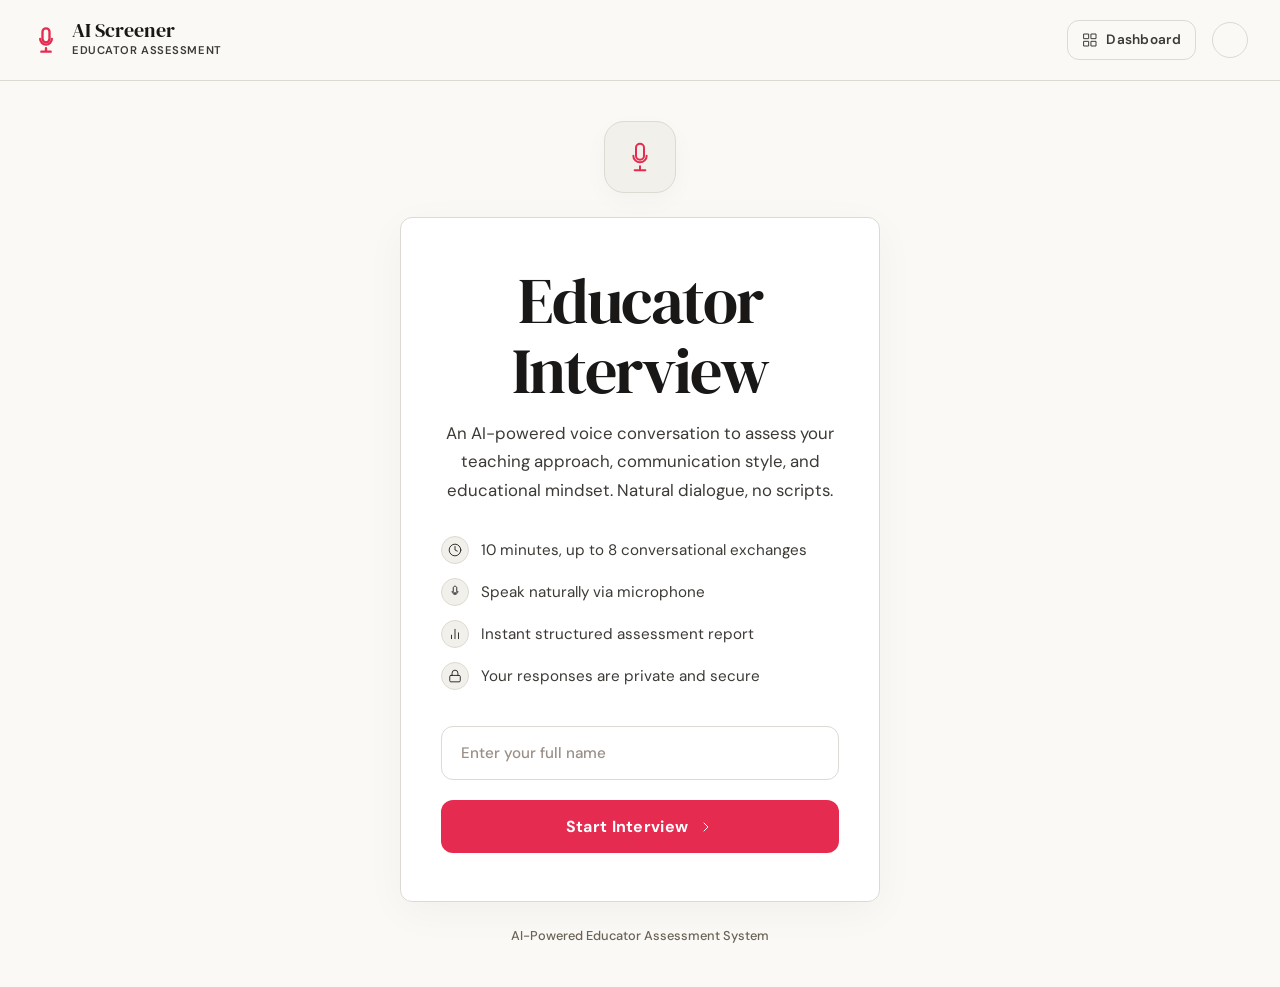
==== frontend/index.html @ 41e097c3 "Enhance UI design - improved buttons, inputs, typography and visual hierarchy" ====
<!DOCTYPE html>
<html lang="en">
<head>
  <meta charset="UTF-8" />
  <meta name="viewport" content="width=device-width, initial-scale=1.0" />
  <title>AI Tutor Screener</title>
  <meta name="description" content="An AI-powered voice interview system for evaluating teaching candidates with adaptive assessment." />
  <link rel="preconnect" href="https://fonts.googleapis.com">
  <link rel="preconnect" href="https://fonts.gstatic.com" crossorigin>
  <link href="https://fonts.googleapis.com/css2?family=DM+Serif+Display:ital@0;1&family=DM+Sans:wght@400;500;600&display=swap" rel="stylesheet">
  <link rel="stylesheet" href="style.css" />
  <script src="js/theme.js"></script>
  <style>
    /* ---- Page Layout ---- */
    .page { position: relative; z-index: 1; min-height: 100vh; }

    /* ---- TOP NAV ---- */
    .nav {
      display: flex; align-items: center; justify-content: space-between;
      padding: 1.25rem 2rem;
      border-bottom: 1px solid var(--border);
      background: var(--paper);
      position: sticky; top: 0; z-index: 100;
    }
    .nav-logo { display: flex; align-items: center; gap: 12px; }
    .nav-logo-icon {
      width: 28px; height: 28px;
      color: var(--accent);
    }
    .nav-logo-icon svg { width: 100%; height: 100%; stroke-width: 2px; }
    .nav-logo-text { font-family: var(--font-display); font-size: 1.25rem; color: var(--ink); line-height: 1; margin-bottom: 2px; }
    .nav-logo-sub  { font-size: 0.7rem; color: var(--ink-soft); text-transform: uppercase; letter-spacing: 0.05em; font-weight: 600; }
    .nav-progress  { display: flex; align-items: center; gap: 12px; font-size: 0.88rem; font-weight: 500; color: var(--ink); }
    .progress-bar-wrap {
      width: 140px; height: 4px; background: var(--border); border-radius: var(--radius-full); overflow: hidden;
    }
    .progress-bar-fill {
      height: 100%; border-radius: var(--radius-full); transition: width 0.6s ease;
      background: var(--ink);
    }
    .nav-timer { font-family: var(--font-body); font-size: 0.95rem; font-weight: 500; color: var(--ink-soft); }

    /* ---- WELCOME SCREEN ---- */
    #welcome-screen {
      display: flex; flex-direction: column; align-items: center; justify-content: center;
      min-height: calc(100vh - 80px); padding: 40px 20px; text-align: center;
    }
    .welcome-icon-wrap {
      width: 72px; height: 72px; border-radius: 20px;
      background: var(--paper-warm);
      border: 1px solid var(--border);
      display: flex; align-items: center; justify-content: center;
      color: var(--accent); margin: 0 auto 24px;
      box-shadow: 0 8px 24px rgba(0,0,0,0.03);
    }
    .welcome-icon-wrap svg { width: 32px; height: 32px; }
    .welcome-card {
      max-width: 480px; width: 100%;
      padding: 48px 40px;
    }
    .welcome-card h1 { margin-bottom: 12px; }
    .welcome-card p { margin-bottom: 32px; font-size: 1.05rem; }
    .welcome-features {
      list-style: none; text-align: left; margin-bottom: 36px;
      display: flex; flex-direction: column; gap: 14px;
    }
    .welcome-features li {
      display: flex; align-items: center; gap: 12px;
      font-size: 0.95rem; color: var(--ink-soft);
    }
    .welcome-features li .feat-icon {
      width: 28px; height: 28px; border-radius: 50%;
      background: var(--paper-warm); border: 1px solid var(--border);
      display: flex; align-items: center; justify-content: center; color: var(--ink); flex-shrink: 0;
    }
    .welcome-features li .feat-icon svg { width: 14px; height: 14px; }
    
    .chrome-warning {
      display: none; margin-top: 20px;
      padding: 12px 16px; border-radius: var(--radius-sm);
      background: var(--paper-warm); border: 1px solid var(--border);
      color: var(--accent-amber); font-size: 0.85rem; font-weight: 500;
    }

    /* ---- INTERVIEW SCREEN ---- */
    #interview-screen { display: none; padding: 0 0 40px; }

    .interview-layout {
      max-width: 1100px; margin: 0 auto; padding: 32px 24px;
      display: grid; grid-template-columns: 1fr 380px; gap: 32px;
    }

    /* Chat panel */
    .chat-panel { display: flex; flex-direction: column; gap: 0; background: var(--paper-warm); border: none; }
    .chat-header {
      display: flex; align-items: center; gap: 16px; margin-bottom: 24px;
      padding-bottom: 16px; border-bottom: 1px solid var(--border);
    }
    .aria-avatar {
      width: 48px; height: 48px; border-radius: 50%; flex-shrink: 0;
      background: var(--paper-card); border: 1px solid var(--border);
      display: flex; align-items: center; justify-content: center;
      font-family: var(--font-display); font-size: 22px; color: var(--ink);
      position: relative; box-shadow: var(--shadow-card);
    }
    .aria-status-dot {
      position: absolute; bottom: 0; right: 0;
      width: 12px; height: 12px; border-radius: 50%;
      background: var(--accent-green); border: 2px solid var(--paper-warm);
    }
    .aria-info h3 { margin: 0; font-size: 1.05rem; }
    .aria-info p  { font-size: 0.8rem; margin: 0; color: var(--ink-soft); }

    .chat-messages {
      height: 480px; overflow-y: auto; display: flex; flex-direction: column; gap: 20px;
      padding: 8px 4px; scroll-behavior: smooth;
    }
    .message-wrap { display: flex; align-items: flex-end; gap: 12px; }
    .message-wrap.candidate { flex-direction: row-reverse; }

    .msg-avatar {
      width: 32px; height: 32px; border-radius: 50%; flex-shrink: 0;
      display: flex; align-items: center; justify-content: center; font-size: 14px; font-family: var(--font-display);
    }
    .msg-avatar.aria-av { background: var(--paper-card); color: var(--ink); border: 1px solid var(--border); }
    .msg-avatar.cand-av { background: var(--ink); color: var(--paper); }

    .message-bubble {
      max-width: 80%; padding: 14px 18px; border-radius: var(--radius-lg);
      font-size: 0.95rem; line-height: 1.6; position: relative; box-shadow: var(--shadow-card);
    }
    .message-bubble.aria-msg {
      background: var(--paper-card);
      border: 1px solid var(--border);
      border-bottom-left-radius: 4px;
      color: var(--ink);
      animation: fadeInLeft 0.3s ease forwards;
    }
    .message-bubble.cand-msg {
      background: var(--ink);
      border: 1px solid var(--ink);
      border-bottom-right-radius: 4px;
      color: var(--paper);
      animation: fadeInRight 0.3s ease forwards;
    }
    .msg-time {
      font-size: 0.7rem; color: var(--ink-faint); margin-top: 6px;
      text-align: right; white-space: nowrap; font-weight: 500;
    }
    .message-wrap.candidate .msg-time { text-align: left; }

    /* Typing indicator */
    .message-wrap#typing-wrap { display: none; }
    .message-wrap#typing-wrap.show { display: flex; }
    .typing-indicator {
      display: flex; align-items: center; gap: 6px; padding: 16px 18px;
      background: var(--paper-card); border: 1px solid var(--border);
      border-radius: var(--radius-lg); border-bottom-left-radius: 4px;
      width: fit-content; animation: fadeIn 0.3s ease; box-shadow: var(--shadow-card);
    }
    .typing-dot {
      width: 6px; height: 6px; border-radius: 50%; background: var(--ink-muted);
      animation: wave-bar 0.8s ease infinite;
    }
    .typing-dot:nth-child(2) { animation-delay: 0.15s; }
    .typing-dot:nth-child(3) { animation-delay: 0.30s; }

    /* Control panel */
    .control-panel {
      display: flex; flex-direction: column; gap: 20px; align-items: center;
    }
    .status-card {
      width: 100%; padding: 16px 20px; border-radius: var(--radius-md);
      background: var(--paper-card); border: 1px solid var(--border);
      text-align: center; box-shadow: var(--shadow-card);
    }
    .status-label {
      font-size: 0.75rem; font-weight: 600; letter-spacing: 0.05em;
      text-transform: uppercase; color: var(--ink-muted); margin-bottom: 6px;
    }
    .status-text {
      font-size: 1.05rem; font-weight: 500; color: var(--ink);
      display: flex; align-items: center; justify-content: center; gap: 8px;
    }
    .status-dot { width: 8px; height: 8px; border-radius: 50%; flex-shrink: 0; }
    .status-dot.idle      { background: var(--border); }
    .status-dot.listening { background: var(--accent); }
    .status-dot.processing{ background: var(--accent-amber); }
    .status-dot.speaking  { background: var(--accent-green); }

    /* Mic button area */
    .mic-area { display: flex; flex-direction: column; align-items: center; gap: 16px; margin: 10px 0; }
    .mic-button-wrap { position: relative; display: flex; align-items: center; justify-content: center; }
    .mic-pulse-ring {
      position: absolute; width: 110px; height: 110px; border-radius: 50%;
      border: 1px solid var(--accent); opacity: 0;
      animation: pulse-ring 1.5s cubic-bezier(0.2, 0.8, 0.4, 1) infinite;
    }
    .mic-pulse-ring:nth-child(2) { animation-delay: 0.5s; }
    .mic-pulse-ring:nth-child(3) { animation-delay: 1.0s; }

    .mic-button {
      width: 84px; height: 84px; border-radius: 50%; border: none; cursor: pointer;
      background: var(--paper-card); border: 1px solid var(--border);
      color: var(--ink);
      display: flex; align-items: center; justify-content: center;
      transition: var(--transition); position: relative; z-index: 1;
      box-shadow: var(--shadow-card);
    }
    .mic-button svg { width: 32px; height: 32px; }
    .mic-button:hover:not(:disabled) {
      border-color: var(--accent); color: var(--accent);
      transform: scale(1.02); box-shadow: var(--shadow-hover);
    }
    .mic-button.recording {
      background: var(--accent-light); border-color: var(--accent);
      color: var(--accent);
    }
    .mic-button:disabled { opacity: 0.4; cursor: not-allowed; transform: none; box-shadow: none; }
    .mic-label { font-size: 0.85rem; color: var(--ink-soft); font-weight: 500; }

    /* Waveform */
    .waveform {
      display: none; align-items: flex-end; justify-content: center; gap: 4px; height: 32px;
    }
    .waveform.show { display: flex; }
    .wave-bar {
      width: 4px; border-radius: 2px; background: var(--accent);
      animation: wave-bar 0.8s ease infinite;
    }
    .wave-bar:nth-child(1) { height: 12px; animation-delay: 0s; }
    .wave-bar:nth-child(2) { height: 24px; animation-delay: 0.1s; }
    .wave-bar:nth-child(3) { height: 32px; animation-delay: 0.2s; }
    .wave-bar:nth-child(4) { height: 24px; animation-delay: 0.3s; }
    .wave-bar:nth-child(5) { height: 12px; animation-delay: 0.4s; }

    /* Text fallback */
    .text-fallback {
      width: 100%; display: none; gap: 8px;
    }
    .text-fallback.show { display: flex; }
    .text-fallback input { flex: 1; border-color: var(--border); background: var(--paper-card); font-size: 0.95rem; }
    .text-fallback button { flex-shrink: 0; padding: 10px 16px; }

    /* Progress ring */
    .progress-ring-wrap {
      width: 100%; padding: 20px; border-radius: var(--radius-md);
      background: var(--paper-card); border: 1px solid var(--border);
      display: flex; align-items: center; gap: 20px; box-shadow: var(--shadow-card);
    }
    .progress-ring-svg { flex-shrink: 0; }
    .ring-bg  { fill: none; stroke: var(--border-soft); stroke-width: 6; }
    .ring-fill {
      fill: none; stroke-width: 6; stroke-linecap: round;
      stroke: var(--ink);
      stroke-dasharray: 220; stroke-dashoffset: 220;
      transition: stroke-dashoffset 0.8s cubic-bezier(0.2, 0.8, 0.4, 1);
      transform: rotate(-90deg); transform-origin: 50% 50%;
    }
    .progress-ring-info { flex: 1; }
    .progress-ring-q { font-family: var(--font-display); font-size: 1.8rem; line-height: 1; color: var(--ink); }
    .progress-ring-label { font-size: 0.8rem; color: var(--ink-soft); margin-top: 4px; font-weight: 500; }
    .progress-ring-bar-wrap {
      height: 4px; background: var(--border-soft); border-radius: var(--radius-full); margin-top: 12px; overflow: hidden;
    }
    .progress-ring-bar {
      height: 100%; border-radius: var(--radius-full); background: var(--ink);
      transition: width 0.6s ease;
    }

    /* Time card */
    .time-card {
      width: 100%; padding: 16px 20px; border-radius: var(--radius-md);
      background: var(--paper-card); border: 1px solid var(--border); box-shadow: var(--shadow-card);
      display: flex; align-items: center; justify-content: space-between;
    }
    .time-label { font-size: 0.75rem; color: var(--ink-muted); text-transform: uppercase; letter-spacing: 0.05em; font-weight: 600; margin-bottom: 4px; }
    .time-value { font-family: var(--font-body); font-size: 1.15rem; font-weight: 500; color: var(--ink); }
    
    /* End button */
    .end-interview-btn {
      width: 100%; padding: 14px 20px; border-radius: var(--radius-md);
      background: transparent; border: 1px solid var(--danger-light);
      color: var(--danger); font-size: 0.9rem; font-weight: 500;
      cursor: pointer; display: flex; align-items: center; justify-content: center;
      gap: 10px; transition: var(--transition); font-family: var(--font-body);
    }
    .end-interview-btn svg { width: 18px; height: 18px; }
    .end-interview-btn:hover {
      background: var(--danger-light); border-color: var(--danger);
    }

    /* Loading screen overlay */
    #generating-screen {
      display: none; position: fixed; inset: 0; z-index: 200;
      background: var(--paper);
      flex-direction: column; align-items: center; justify-content: center;
      text-align: center; gap: 24px;
    }
    #generating-screen.show { display: flex; }
    .gen-spinner {
      width: 60px; height: 60px; border-radius: 50%;
      border: 2px solid var(--border);
      border-top: 2px solid var(--accent);
      animation: spin 1s cubic-bezier(0.5, 0, 0.5, 1) infinite;
    }
    .gen-dots span {
      display: inline-block; width: 6px; height: 6px; border-radius: 50%;
      background: var(--accent); margin: 0 4px;
    }
    .gen-dots span:nth-child(1) { animation: wave-bar 1s ease-in-out infinite; }
    .gen-dots span:nth-child(2) { animation: wave-bar 1s ease-in-out 0.2s infinite; }
    .gen-dots span:nth-child(3) { animation: wave-bar 1s ease-in-out 0.4s infinite; }

    /* ---- Responsive ---- */
    @media (max-width: 768px) {
      .interview-layout { grid-template-columns: 1fr; }
      .chat-messages { height: 320px; }
      .nav { padding: 1rem 1.5rem; }
      .nav-progress { display: none; }
      .welcome-card { padding: 32px 24px; border: none; box-shadow: none; background: transparent; }
      .chat-panel { padding: 16px; background: var(--paper); }
    }
  </style>
</head>
<body>
<div class="page">

  <!-- TOP NAV -->
  <nav class="nav">
    <a href="index.html" class="nav-logo" style="text-decoration:none">
      <div class="nav-logo-icon">
        <svg viewBox="0 0 24 24" fill="none" class="icon"><path d="M12 14c1.66 0 3-1.34 3-3V5c0-1.66-1.34-3-3-3S9 3.34 9 5v6c0 1.66 1.34 3 3 3z"/><path d="M17 11c0 2.76-2.24 5-5 5s-5-2.24-5-5M12 19v3M8 22h8"/></svg>
      </div>
      <div>
        <div class="nav-logo-text">AI Screener</div>
        <div class="nav-logo-sub">Educator Assessment</div>
      </div>
    </a>
    <div class="nav-progress" id="nav-progress" style="display:none">
      <span id="progress-label">Exchange 1 of 8</span>
      <div class="progress-bar-wrap">
        <div class="progress-bar-fill" id="progress-bar" style="width:16%"></div>
      </div>
    </div>
    <div style="display:flex; align-items:center; gap:16px;">
      <a href="dashboard.html" class="btn btn-ghost" style="padding: 8px 14px; font-size: 0.85rem; display: flex; align-items: center; gap: 8px; text-decoration: none;">
        <svg viewBox="0 0 24 24" fill="none" class="icon" style="width:16px;height:16px;"><rect x="3" y="3" width="7" height="7"/><rect x="14" y="3" width="7" height="7"/><rect x="14" y="14" width="7" height="7"/><rect x="3" y="14" width="7" height="7"/></svg>
        Dashboard
      </a>
      <div class="nav-timer" id="nav-timer" style="display:none">00:00</div>
      <button class="theme-toggle-btn" onclick="toggleTheme()" title="Toggle Theme">
        <svg viewBox="0 0 24 24" fill="none" class="icon theme-toggle-icon"></svg>
      </button>
    </div>
  </nav>

  <!-- ==================== WELCOME SCREEN ==================== -->
  <div id="welcome-screen">
    <div class="welcome-icon-wrap">
      <svg viewBox="0 0 24 24" fill="none" class="icon"><path d="M12 14c1.66 0 3-1.34 3-3V5c0-1.66-1.34-3-3-3S9 3.34 9 5v6c0 1.66 1.34 3 3 3z"/><path d="M17 11c0 2.76-2.24 5-5 5s-5-2.24-5-5M12 19v3M8 22h8"/></svg>
    </div>
    <div class="card welcome-card animate-fadeIn">
      <h1 class="font-display">Educator Interview</h1>
      <p>An AI-powered voice conversation to assess your teaching approach, communication style, and educational mindset. Natural dialogue, no scripts.</p>

      <ul class="welcome-features">
        <li>
          <div class="feat-icon"><svg viewBox="0 0 24 24" fill="none" class="icon"><circle cx="12" cy="12" r="10"/><polyline points="12 6 12 12 16 14"/></svg></div>
          <span>10 minutes, up to 8 conversational exchanges</span>
        </li>
        <li>
          <div class="feat-icon"><svg viewBox="0 0 24 24" fill="none" class="icon"><path d="M12 14c1.66 0 3-1.34 3-3V5c0-1.66-1.34-3-3-3S9 3.34 9 5v6c0 1.66 1.34 3 3 3z"/><path d="M17 11c0 2.76-2.24 5-5 5s-5-2.24-5-5"/></svg></div>
          <span>Speak naturally via microphone</span>
        </li>
        <li>
          <div class="feat-icon"><svg viewBox="0 0 24 24" fill="none" class="icon"><line x1="18" y1="20" x2="18" y2="10"/><line x1="12" y1="20" x2="12" y2="4"/><line x1="6" y1="20" x2="6" y2="14"/></svg></div>
          <span>Instant structured assessment report</span>
        </li>
        <li>
          <div class="feat-icon"><svg viewBox="0 0 24 24" fill="none" class="icon"><rect x="3" y="11" width="18" height="11" rx="2" ry="2"/><path d="M7 11V7a5 5 0 0 1 10 0v4"/></svg></div>
          <span>Your responses are private and secure</span>
        </li>
      </ul>

      <input class="input" type="text" id="candidate-name" placeholder="Enter your full name" maxlength="60" autocomplete="name" />
      <div style="height:20px"></div>
      <button class="btn btn-primary" style="width:100%; justify-content:center; padding: 1rem; font-size: 1rem;" id="start-btn" onclick="startInterview()">
        Start Interview 
        <svg viewBox="0 0 24 24" fill="none" class="icon" style="width:16px;height:16px;"><polyline points="9 18 15 12 9 6"/></svg>
      </button>

      <div class="chrome-warning" id="chrome-warning">
        <svg viewBox="0 0 24 24" fill="none" class="icon" style="width:16px;height:16px;display:inline-block;vertical-align:middle;margin-right:4px;"><path d="M10.29 3.86L1.82 18a2 2 0 0 0 1.71 3h16.94a2 2 0 0 0 1.71-3L13.71 3.86a2 2 0 0 0-3.42 0z"/><line x1="12" y1="9" x2="12" y2="13"/><line x1="12" y1="17" x2="12.01" y2="17"/></svg>
        For the best voice experience, please use Google Chrome or Microsoft Edge.
      </div>
    </div>
    <div style="margin-top:24px; font-size:0.8rem; color:var(--ink-muted); font-weight:500;">AI-Powered Educator Assessment System</div>
  </div>

  <!-- ==================== INTERVIEW SCREEN ==================== -->
  <div id="interview-screen">
    <div class="interview-layout">

      <!-- LEFT: Chat -->
      <div class="card chat-panel" style="padding:28px;">
        <div class="chat-header">
          <div class="aria-avatar">
            S
            <div class="aria-status-dot"></div>
          </div>
          <div class="aria-info">
            <h3 class="font-display">Sarah</h3>
            <p>AI Interviewer</p>
          </div>
        </div>

        <div class="chat-messages" id="chat-messages">
          <!-- Messages injected by JS -->
          <div class="message-wrap" id="typing-wrap" style="display:none">
            <div class="msg-avatar aria-av">S</div>
            <div class="typing-indicator" id="typing-indicator">
              <div class="typing-dot"></div>
              <div class="typing-dot"></div>
              <div class="typing-dot"></div>
            </div>
          </div>
        </div>
      </div>

      <!-- RIGHT: Controls -->
      <div class="control-panel">

        <!-- Progress ring + question count -->
        <div class="progress-ring-wrap card">
          <svg class="progress-ring-svg" width="64" height="64" viewBox="0 0 64 64">
            <circle cx="32" cy="32" r="27" class="ring-bg"/>
            <circle cx="32" cy="32" r="27" class="ring-fill" id="ctrl-ring-fill"/>
          </svg>
          <div class="progress-ring-info">
            <div class="progress-ring-q"><span id="ctrl-q-num">0</span><span id="ctrl-q-total" style="font-size:1.1rem;color:var(--ink-muted);font-family:var(--font-body)"> / 7</span></div>
            <div class="progress-ring-label">Questions answered</div>
            <div class="progress-ring-bar-wrap">
              <div class="progress-ring-bar" id="ctrl-prog-bar" style="width:0%"></div>
            </div>
          </div>
        </div>

        <!-- Time card: elapsed + countdown -->
        <div class="card" style="width:100%; padding:20px;">
          <div style="display:flex; justify-content:space-between; align-items:center; margin-bottom:12px;">
            <div>
              <div class="time-label">
                <svg viewBox="0 0 24 24" fill="none" class="icon" style="width:12px;height:12px;display:inline-block;vertical-align:-1px;margin-right:4px;"><circle cx="12" cy="12" r="10"/><polyline points="12 6 12 12 16 14"/></svg>
                Time spent
              </div>
              <div class="time-value" id="ctrl-timer">00:00</div>
            </div>
            <div style="text-align:right">
              <div class="time-label">
                <svg viewBox="0 0 24 24" fill="none" class="icon" style="width:12px;height:12px;display:inline-block;vertical-align:-1px;margin-right:4px;"><path d="M2 12h4l2-9 4 18 2-9h4"/></svg>
                Remaining
              </div>
              <div class="time-value" id="ctrl-countdown">07:00</div>
            </div>
          </div>
          <!-- Time progress bar -->
          <div style="height:4px; background:var(--border-soft); border-radius:10px; overflow:hidden;">
            <div id="ctrl-time-bar" style="height:100%; width:0%; border-radius:10px;
              background:var(--ink); transition:width 1s linear;"></div>
          </div>
        </div>

        <!-- Status -->
        <div class="status-card">
          <div class="status-label">Status</div>
          <div class="status-text" id="status-text">
            <div class="status-dot idle" id="status-dot"></div>
            <span id="status-label">Ready</span>
          </div>
        </div>

        <!-- Mic area -->
        <div class="mic-area">
          <div class="mic-button-wrap" id="mic-wrap">
            <div class="mic-pulse-ring" id="ring1" style="display:none"></div>
            <div class="mic-pulse-ring" id="ring2" style="display:none"></div>
            <button class="mic-button" id="mic-btn" onclick="toggleMic()" title="Click to speak">
              <svg viewBox="0 0 24 24" fill="none" class="icon"><path d="M12 14c1.66 0 3-1.34 3-3V5c0-1.66-1.34-3-3-3S9 3.34 9 5v6c0 1.66 1.34 3 3 3z"/><path d="M17 11c0 2.76-2.24 5-5 5s-5-2.24-5-5M12 19v3M8 22h8"/></svg>
            </button>
          </div>
          <div class="waveform" id="waveform">
            <div class="wave-bar"></div><div class="wave-bar"></div>
            <div class="wave-bar"></div><div class="wave-bar"></div>
            <div class="wave-bar"></div>
          </div>
          <span class="mic-label" id="mic-label">Click to speak</span>
        </div>

        <div class="text-fallback show" id="text-fallback">
          <input class="input" type="text" id="text-input" placeholder="Your answer will appear here..." />
          <button class="btn btn-primary" onclick="sendTextAnswer()">Send</button>
        </div>

        <!-- Send early while recording -->
        <button class="btn btn-danger" id="send-early-btn"
          onclick="stopRecording()"
          style="display:none; font-size:0.85rem; padding:10px 16px; width:100%; justify-content:center;">
          <svg viewBox="0 0 24 24" fill="none" class="icon" style="width:16px;height:16px;"><polyline points="20 6 9 17 4 12"/></svg>
          Done Speaking
        </button>

        <!-- End interview early -->
        <button class="end-interview-btn" id="end-btn" onclick="confirmEndInterview()">
          <svg viewBox="0 0 24 24" fill="none" class="icon"><rect x="3" y="3" width="18" height="18" rx="2" ry="2"/></svg>
          End Interview &amp; Get Report
        </button>
      </div>
    </div>
  </div>

  <!-- GENERATING SCREEN -->
  <div id="generating-screen">
    <div class="gen-spinner"></div>
    <h2 class="font-display">Generating Assessment</h2>
    <p style="max-width:340px; color:var(--ink-soft);">Sarah is analysing your responses across 5 dimensions. This takes about 15 seconds.</p>
    <div class="gen-dots">
      <span></span><span></span><span></span>
    </div>
  </div>

</div><!-- .page -->

<script type="module" src="js/main.js"></script>
</body>
</html>
---- frontend/style.css ----
/* ============================================================
   AI Tutor Screener — Editoral Parchment Theme
   Premium, Minimal, Elegant Design
   ============================================================ */

/* --- CSS Variables --- */
:root {
  /* Colors - Light Mode / "Editorial Parchment" Default */
  --ink: #1a1816;
  --ink-soft: #3d3a36;
  --ink-muted: #6b6357;
  --ink-faint: #9a9088;
  --paper: #faf9f5;
  --paper-warm: #f2f0eb;
  --paper-card: #ffffff; /* Brightened slightly for premium contrast against paper */
  --accent: #E52b50;
  --accent-light: #fdecea;
  --danger: #c0392b;
  --danger-light: #fdecea;
  --border: #dcdad2;
  --border-soft: #e8e6df;
  
  --accent-green: #2B7A50;
  --accent-amber: #B87333;

  /* Fonts */
  --font-display: 'DM Serif Display', Georgia, serif;
  --font-body: 'DM Sans', -apple-system, blinkmacsystemfont, system-ui, sans-serif;

  /* Sizing */
  --max-width: 1200px;
  --auth-width: 440px;

  /* Spacing */
  --radius-sm: 6px;
  --radius-md: 12px;
  --radius-lg: 20px;
  --radius-full: 9999px;

  /* Shadows - Elegant & Soft */
  --shadow-card: 0 10px 40px rgba(0, 0, 0, 0.04);
  --shadow-hover: 0 15px 50px rgba(0, 0, 0, 0.08);

  --transition: all 0.3s cubic-bezier(0.25, 0.8, 0.25, 1);
}

html[data-theme="dark"] {
  /* Colors - Dark Mode / "Midnight Parchment" */
  --ink: #e6e4dd;
  --ink-soft: #d4d1ca;
  --ink-muted: #a3a099;
  --ink-faint: #7a7670;
  --paper: #1c1b19;
  --paper-warm: #282624;
  --paper-card: #22201e;
  --accent: #E52b50;
  --accent-light: #5a2d3a;
  --danger: #e74c3c;
  --danger-light: #5a2420;
  --border: #3d3a36;
  --border-soft: #4a4540;
  
  --accent-green: #3ab575;
  --accent-amber: #d99341;
  
  --shadow-card: 0 10px 40px rgba(0, 0, 0, 0.2);
  --shadow-hover: 0 15px 50px rgba(0, 0, 0, 0.3);
}

/* Theme Toggle Button */
.theme-toggle-btn {
  background: transparent;
  border: 1px solid var(--border);
  color: var(--ink);
  width: 36px;
  height: 36px;
  border-radius: 50%;
  display: flex;
  align-items: center;
  justify-content: center;
  cursor: pointer;
  transition: var(--transition);
}
.theme-toggle-btn:hover {
  background: var(--paper-warm);
}
.theme-toggle-icon {
  width: 18px;
  height: 18px;
}

/* --- Reset & Base --- */
*, *::before, *::after { box-sizing: border-box; margin: 0; padding: 0; }

html { scroll-behavior: smooth; }

body {
  font-family: var(--font-body);
  background-color: var(--paper);
  color: var(--ink);
  line-height: 1.6;
  min-height: 100vh;
  line-height: 1.6;
  -webkit-font-smoothing: antialiased;
  -moz-osx-font-smoothing: grayscale;
  transition: background-color 0.3s, color 0.3s;
}

/* --- Typography --- */
h1, h2, .font-display { 
  font-family: var(--font-display); 
  font-weight: 400; 
  letter-spacing: -0.03em; 
}
h1 { font-size: clamp(2.5rem, 5vw, 4rem); line-height: 1.1; font-weight: 500; color: var(--ink); }
h2 { font-size: clamp(1.75rem, 3vw, 2.5rem); line-height: 1.2; font-weight: 500; }
h3 { font-size: 1.4rem; font-weight: 500; }
p  { color: var(--ink-soft); line-height: 1.7; }

.gradient-text {
  /* Removed gradient for premium editorial feel */
  color: var(--ink);
}

/* Icons styling */
.icon {
  width: 1.2em;
  height: 1.2em;
  stroke-width: 1.5;
  fill: none;
  stroke: currentColor;
  stroke-linecap: round;
  stroke-linejoin: round;
}

/* --- Cards --- */
.glass-card, .card {
  background: var(--paper-card);
  border: 1px solid var(--border);
  border-radius: var(--radius-md);
  box-shadow: var(--shadow-card);
  transition: var(--transition);
  padding: 32px;
}

/* --- Buttons --- */
.btn {
  display: inline-flex;
  align-items: center;
  justify-content: center;
  gap: 10px;
  padding: 0.75rem 1.75rem;
  border-radius: var(--radius-md);
  font-family: var(--font-body);
  font-size: 0.95rem;
  font-weight: 600;
  cursor: pointer;
  border: none;
  transition: var(--transition);
  text-decoration: none;
  white-space: nowrap;
  letter-spacing: 0.3px;
}

.btn-primary {
  background: var(--accent);
  color: #fff;
  font-weight: 700;
}
.btn-primary:hover:not(:disabled) {
  background: #d61e3f;
  transform: translateY(-2px);
  box-shadow: 0 8px 24px rgba(229, 43, 80, 0.3);
}
.btn-primary:disabled {
  opacity: 0.5;
  cursor: not-allowed;
  transform: none;
}

.btn-ghost {
  background: transparent;
  color: var(--ink-soft);
  border: 1px solid var(--border);
}
.btn-ghost:hover { 
  border-color: var(--ink); 
  color: var(--ink); 
}

.btn-danger {
  background: transparent;
  color: var(--danger);
  border: 1px solid var(--danger-light);
}
.btn-danger:hover { 
  background: var(--danger); 
  color: #fff;
}

/* --- Inputs --- */
.input {
  width: 100%;
  background: var(--paper-card);
  border: 1.5px solid var(--border);
  border-radius: var(--radius-md);
  padding: 1rem 1.2rem;
  color: var(--ink);
  font-family: var(--font-body);
  font-size: 0.95rem;
  outline: none;
  transition: var(--transition);
}
.input::placeholder { color: var(--ink-faint); font-weight: 500; }
.input:focus {
  border-color: var(--accent);
  box-shadow: 0 0 0 4px var(--accent-light);
  background: var(--paper-card);
}

/* --- Badges --- */
.badge {
  display: inline-flex;
  align-items: center;
  gap: 6px;
  padding: 0.35rem 0.85rem;
  border-radius: var(--radius-full);
  font-size: 0.75rem;
  font-weight: 600;
  letter-spacing: 0.05em;
  text-transform: uppercase;
}
.badge-green  { background: rgba(43, 122, 80, 0.1); color: var(--accent-green); border: 1px solid rgba(43, 122, 80, 0.2); }
.badge-red    { background: var(--danger-light); color: var(--danger); border: 1px solid rgba(192, 57, 43, 0.2); }
.badge-amber  { background: rgba(184, 115, 51, 0.1); color: var(--accent-amber); border: 1px solid rgba(184, 115, 51, 0.2); }
.badge-purple { background: var(--accent-light); color: var(--accent); border: 1px solid rgba(229, 43, 80, 0.2); }
.badge-grey   { background: var(--paper-warm); color: var(--ink-muted); border: 1px solid var(--border); }

/* --- Scrollbar --- */
::-webkit-scrollbar { width: 6px; }
::-webkit-scrollbar-track { background: var(--paper); }
::-webkit-scrollbar-thumb { background: var(--border); border-radius: 10px; }
::-webkit-scrollbar-thumb:hover { background: var(--ink-soft); }

/* --- Animations --- */
@keyframes fadeIn {
  from { opacity: 0; transform: translateY(12px); }
  to   { opacity: 1; transform: translateY(0); }
}

@keyframes fadeInLeft {
  from { opacity: 0; transform: translateX(-16px); }
  to   { opacity: 1; transform: translateX(0); }
}

@keyframes fadeInRight {
  from { opacity: 0; transform: translateX(16px); }
  to   { opacity: 1; transform: translateX(0); }
}

@keyframes spin {
  to { transform: rotate(360deg); }
}

@keyframes shimmer {
  from { background-position: -200% 0; }
  to   { background-position: 200% 0; }
}

.animate-fadeIn { animation: fadeIn 0.4s ease forwards; }

/* Custom Pulse Ring (sleek, precise) */
@keyframes pulse-ring {
  0%   { transform: scale(1);   opacity: 0.6; }
  100% { transform: scale(1.6); opacity: 0; }
}

/* Elegant wave animation */
@keyframes wave-bar {
  0%, 100% { transform: scaleY(0.4); }
  50%       { transform: scaleY(1); }
}
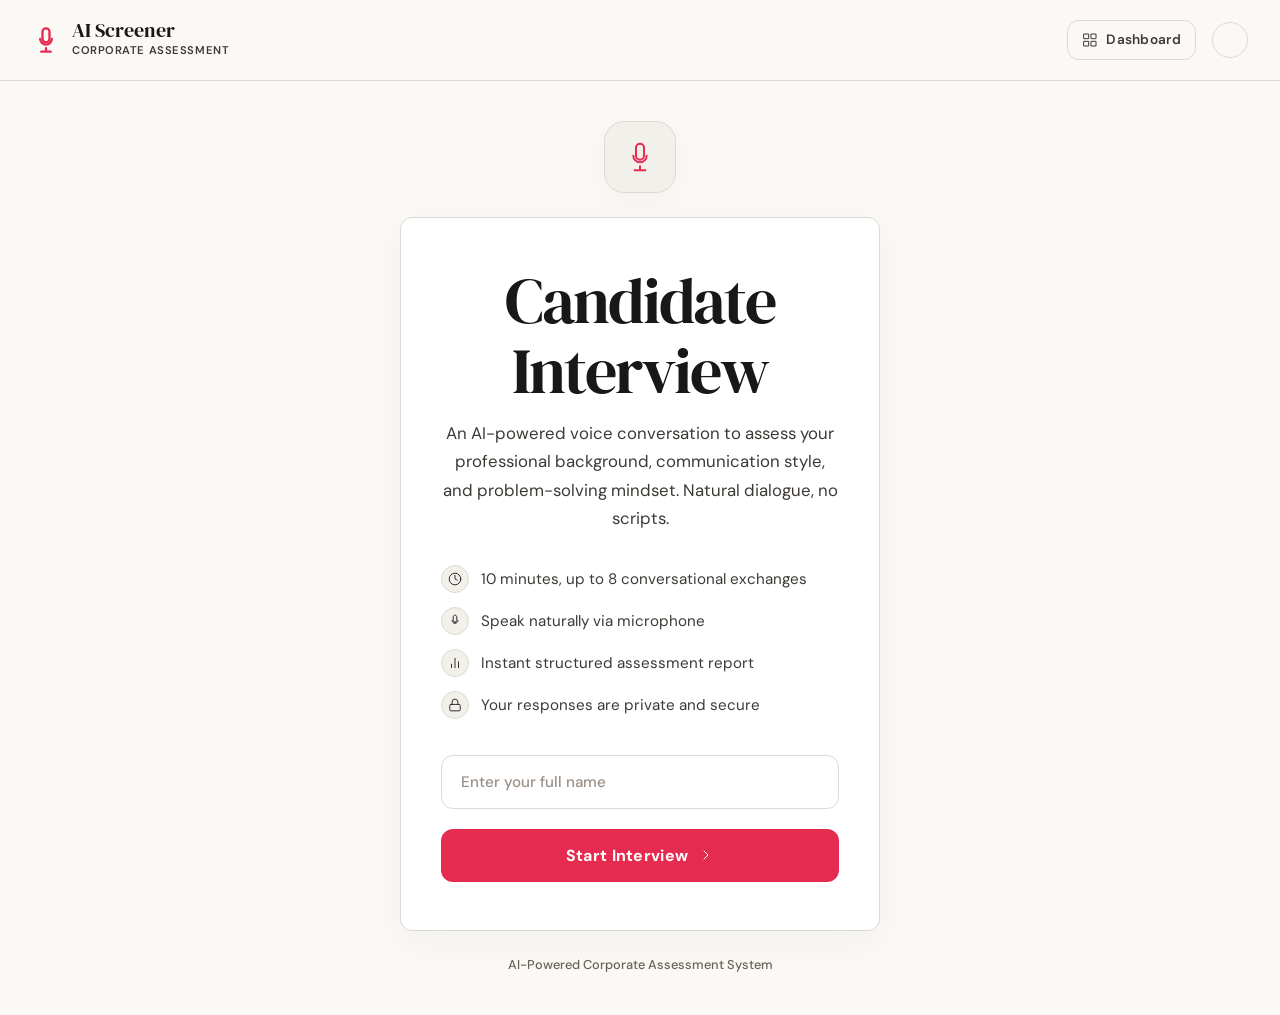
==== commit 571c1b75: "feat: complete transition to corporate candidate assessment and email config - Transitioned evaluati" ====
--- a/frontend/index.html
+++ b/frontend/index.html
@@ -3,8 +3,8 @@
 <head>
   <meta charset="UTF-8" />
   <meta name="viewport" content="width=device-width, initial-scale=1.0" />
-  <title>AI Tutor Screener</title>
-  <meta name="description" content="An AI-powered voice interview system for evaluating teaching candidates with adaptive assessment." />
+  <title>AI Candidate Screener</title>
+  <meta name="description" content="An AI-powered voice interview system for evaluating job candidates with adaptive assessment." />
   <link rel="preconnect" href="https://fonts.googleapis.com">
   <link rel="preconnect" href="https://fonts.gstatic.com" crossorigin>
   <link href="https://fonts.googleapis.com/css2?family=DM+Serif+Display:ital@0;1&family=DM+Sans:wght@400;500;600&display=swap" rel="stylesheet">
@@ -334,7 +334,7 @@
       </div>
       <div>
         <div class="nav-logo-text">AI Screener</div>
-        <div class="nav-logo-sub">Educator Assessment</div>
+        <div class="nav-logo-sub">Corporate Assessment</div>
       </div>
     </a>
     <div class="nav-progress" id="nav-progress" style="display:none">
@@ -361,8 +361,8 @@
       <svg viewBox="0 0 24 24" fill="none" class="icon"><path d="M12 14c1.66 0 3-1.34 3-3V5c0-1.66-1.34-3-3-3S9 3.34 9 5v6c0 1.66 1.34 3 3 3z"/><path d="M17 11c0 2.76-2.24 5-5 5s-5-2.24-5-5M12 19v3M8 22h8"/></svg>
     </div>
     <div class="card welcome-card animate-fadeIn">
-      <h1 class="font-display">Educator Interview</h1>
-      <p>An AI-powered voice conversation to assess your teaching approach, communication style, and educational mindset. Natural dialogue, no scripts.</p>
+      <h1 class="font-display">Candidate Interview</h1>
+      <p>An AI-powered voice conversation to assess your professional background, communication style, and problem-solving mindset. Natural dialogue, no scripts.</p>
 
       <ul class="welcome-features">
         <li>
@@ -395,7 +395,7 @@
         For the best voice experience, please use Google Chrome or Microsoft Edge.
       </div>
     </div>
-    <div style="margin-top:24px; font-size:0.8rem; color:var(--ink-muted); font-weight:500;">AI-Powered Educator Assessment System</div>
+    <div style="margin-top:24px; font-size:0.8rem; color:var(--ink-muted); font-weight:500;">AI-Powered Corporate Assessment System</div>
   </div>
 
   <!-- ==================== INTERVIEW SCREEN ==================== -->
@@ -461,7 +461,7 @@
                 <svg viewBox="0 0 24 24" fill="none" class="icon" style="width:12px;height:12px;display:inline-block;vertical-align:-1px;margin-right:4px;"><path d="M2 12h4l2-9 4 18 2-9h4"/></svg>
                 Remaining
               </div>
-              <div class="time-value" id="ctrl-countdown">07:00</div>
+              <div class="time-value" id="ctrl-countdown">10:00</div>
             </div>
           </div>
           <!-- Time progress bar -->
--- a/frontend/style.css
+++ b/frontend/style.css
@@ -1,5 +1,5 @@
 /* ============================================================
-   AI Tutor Screener — Editoral Parchment Theme
+   AI Candidate Screener — Editorial Parchment Theme
    Premium, Minimal, Elegant Design
    ============================================================ */
 
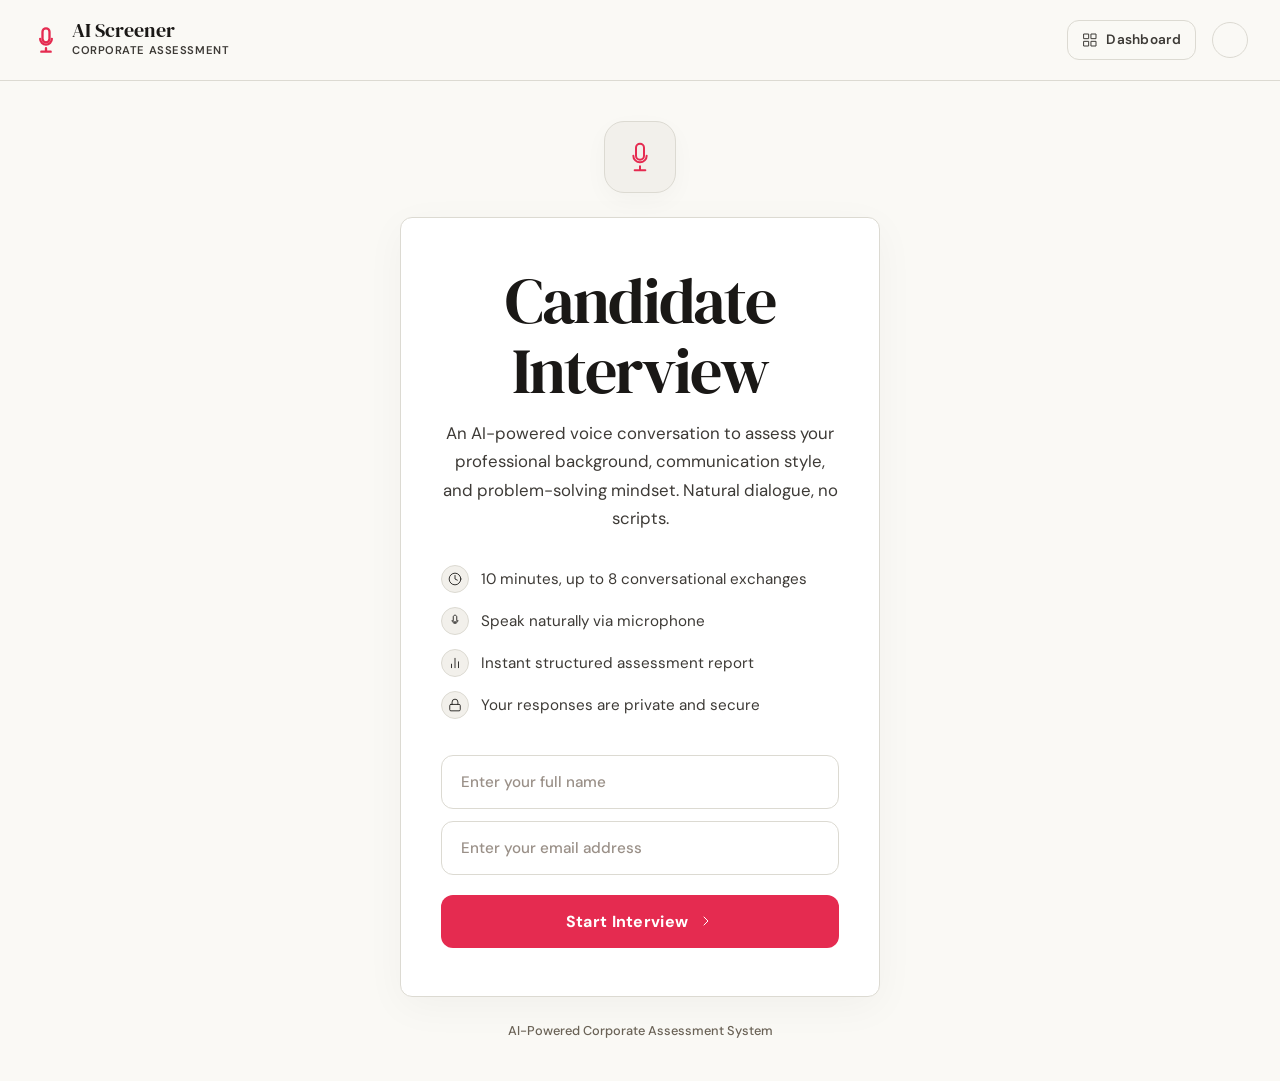
==== commit 6fa275d6: "feat: upgrade timer to 10 mins, increase questions to 8, capture candidate email, support company na" ====
--- a/frontend/index.html
+++ b/frontend/index.html
@@ -384,6 +384,8 @@
       </ul>
 
       <input class="input" type="text" id="candidate-name" placeholder="Enter your full name" maxlength="60" autocomplete="name" />
+      <div style="height:12px"></div>
+      <input class="input" type="email" id="candidate-email" placeholder="Enter your email address" maxlength="100" autocomplete="email" />
       <div style="height:20px"></div>
       <button class="btn btn-primary" style="width:100%; justify-content:center; padding: 1rem; font-size: 1rem;" id="start-btn" onclick="startInterview()">
         Start Interview 
@@ -438,7 +440,7 @@
             <circle cx="32" cy="32" r="27" class="ring-fill" id="ctrl-ring-fill"/>
           </svg>
           <div class="progress-ring-info">
-            <div class="progress-ring-q"><span id="ctrl-q-num">0</span><span id="ctrl-q-total" style="font-size:1.1rem;color:var(--ink-muted);font-family:var(--font-body)"> / 7</span></div>
+            <div class="progress-ring-q"><span id="ctrl-q-num">0</span><span id="ctrl-q-total" style="font-size:1.1rem;color:var(--ink-muted);font-family:var(--font-body)"> / 8</span></div>
             <div class="progress-ring-label">Questions answered</div>
             <div class="progress-ring-bar-wrap">
               <div class="progress-ring-bar" id="ctrl-prog-bar" style="width:0%"></div>
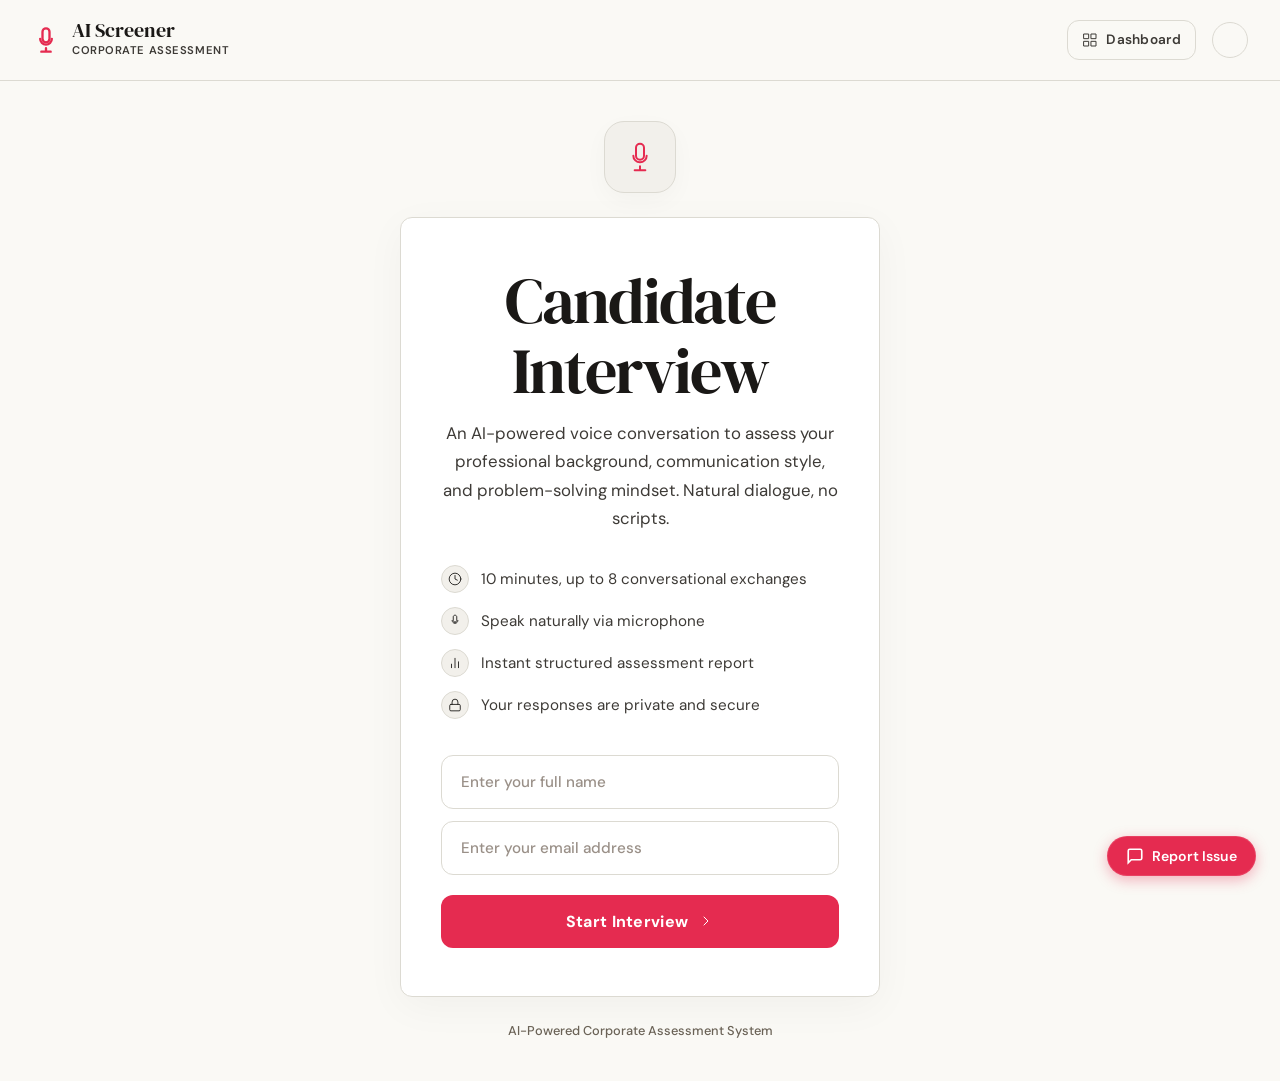
==== commit 0b4bb424: "Implement superuser admin panel, global feedback reporting system, conditional nav links, and update" ====
--- a/frontend/index.html
+++ b/frontend/index.html
@@ -10,6 +10,7 @@
   <link href="https://fonts.googleapis.com/css2?family=DM+Serif+Display:ital@0;1&family=DM+Sans:wght@400;500;600&display=swap" rel="stylesheet">
   <link rel="stylesheet" href="style.css" />
   <script src="js/theme.js"></script>
+  <script src="js/auth.js"></script>
   <style>
     /* ---- Page Layout ---- */
     .page { position: relative; z-index: 1; min-height: 100vh; }
@@ -533,6 +534,7 @@
 
 </div><!-- .page -->
 
+<script src="js/feedback.js"></script>
 <script type="module" src="js/main.js"></script>
 </body>
 </html>
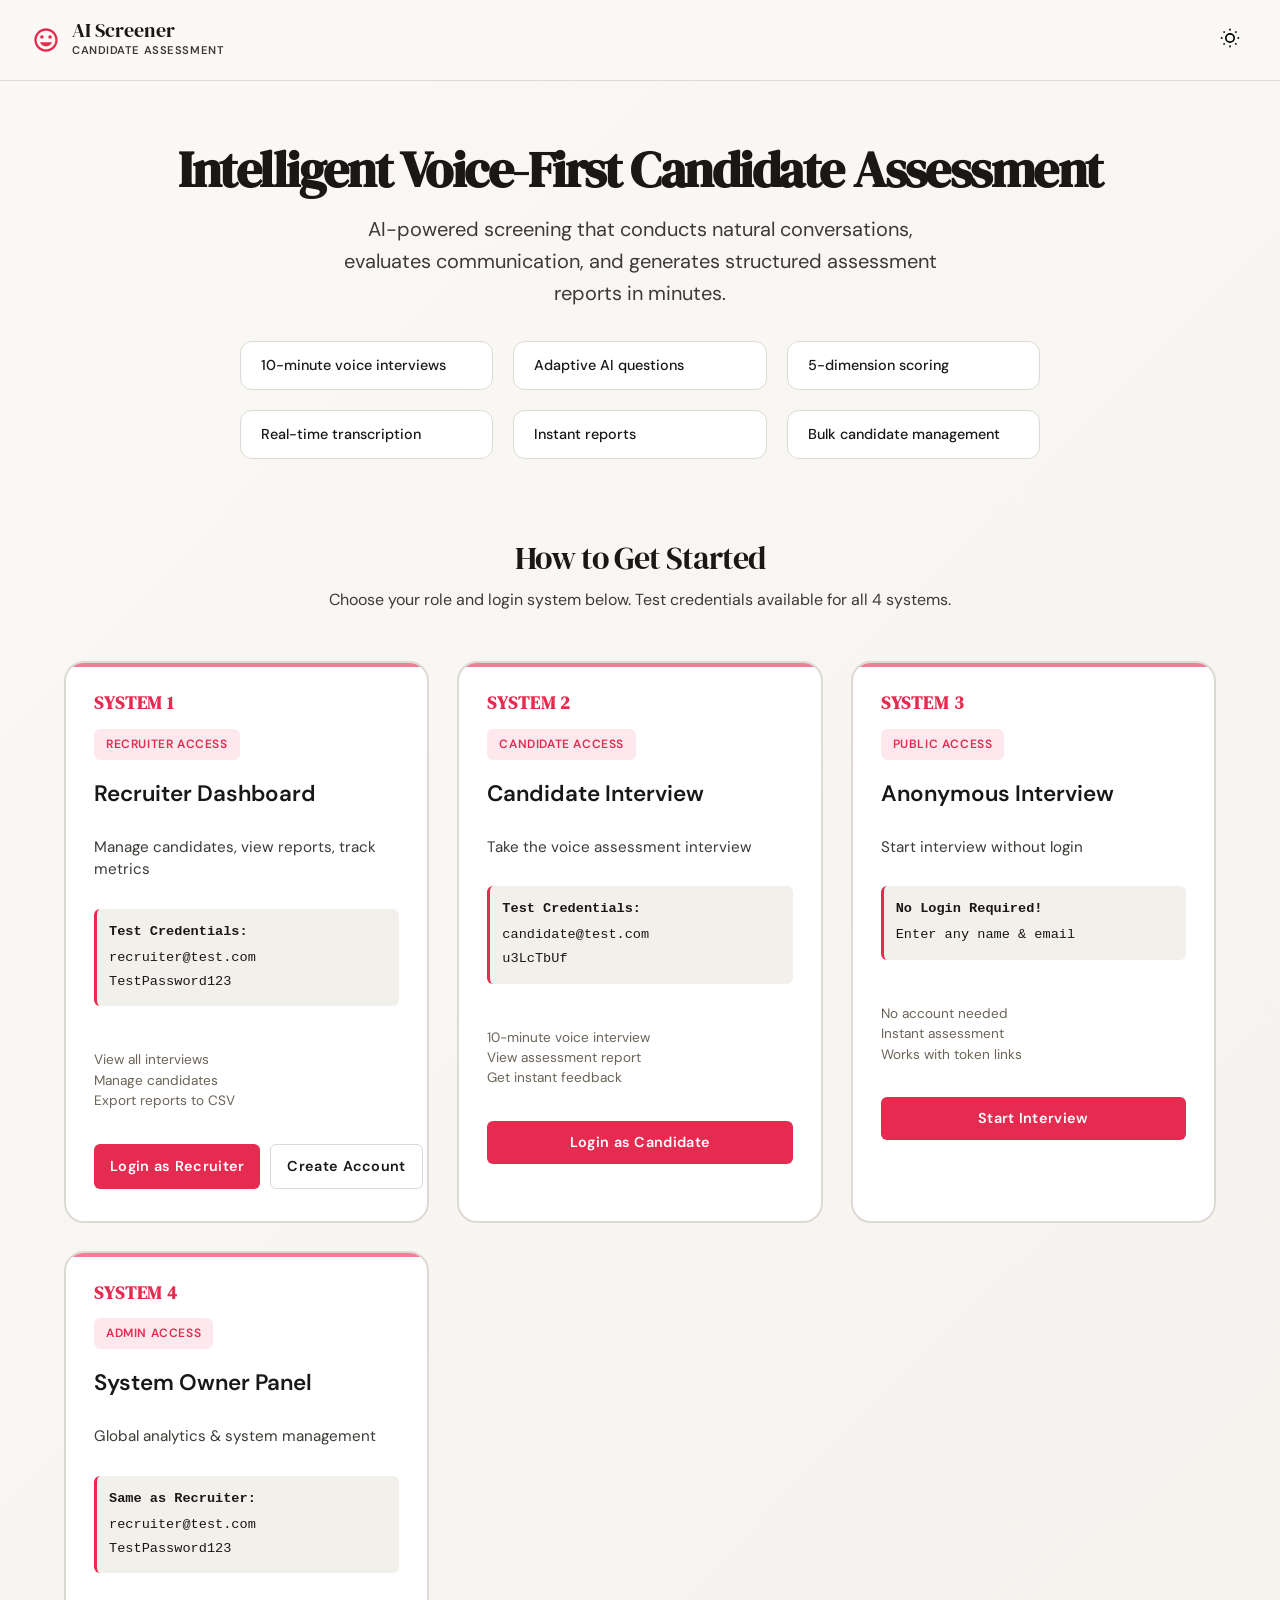
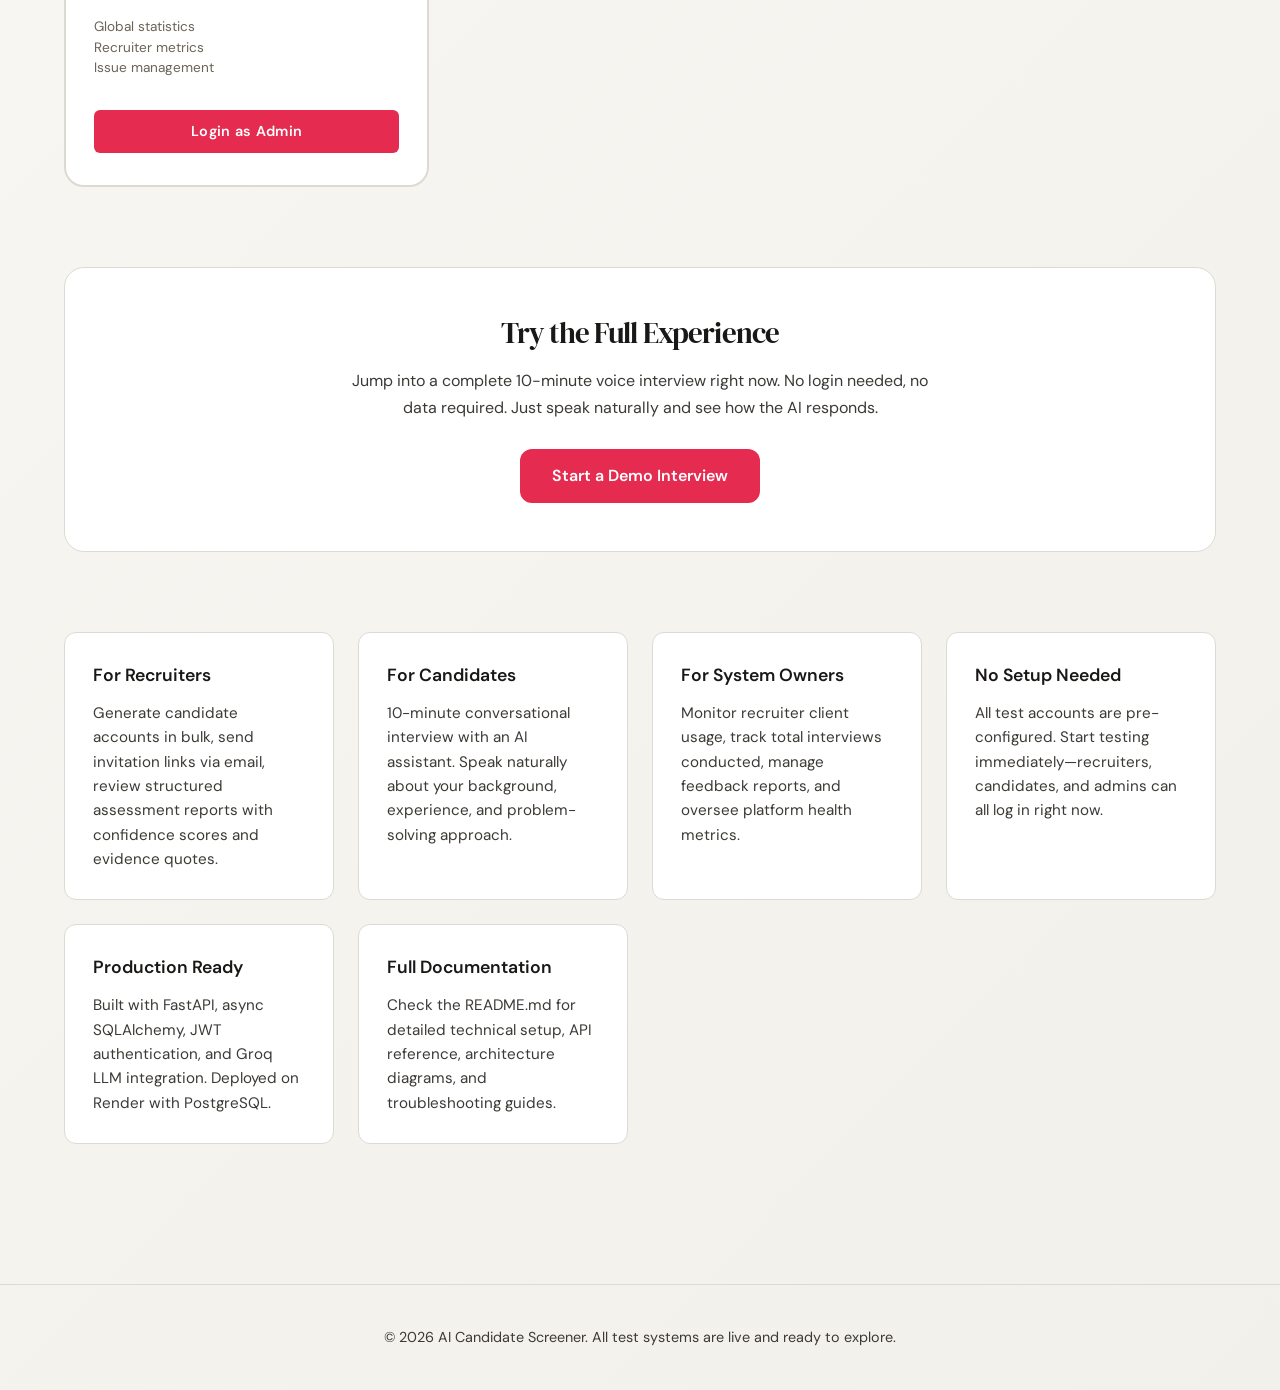
==== commit 2640ea4b: "Fix P0: Root route (/) now serves landing page by renaming home.html to index.html" ====
--- a/frontend/index.html
+++ b/frontend/index.html
@@ -3,538 +3,573 @@
 <head>
   <meta charset="UTF-8" />
   <meta name="viewport" content="width=device-width, initial-scale=1.0" />
-  <title>AI Candidate Screener</title>
-  <meta name="description" content="An AI-powered voice interview system for evaluating job candidates with adaptive assessment." />
+  <title>AI Candidate Screener — Adaptive Voice Interview Platform</title>
+  <meta name="description" content="Intelligent voice-first candidate assessment platform. 4 login systems for recruiters, candidates, and system owners." />
   <link rel="preconnect" href="https://fonts.googleapis.com">
   <link rel="preconnect" href="https://fonts.gstatic.com" crossorigin>
   <link href="https://fonts.googleapis.com/css2?family=DM+Serif+Display:ital@0;1&family=DM+Sans:wght@400;500;600&display=swap" rel="stylesheet">
   <link rel="stylesheet" href="style.css" />
   <script src="js/theme.js"></script>
-  <script src="js/auth.js"></script>
   <style>
-    /* ---- Page Layout ---- */
-    .page { position: relative; z-index: 1; min-height: 100vh; }
-
-    /* ---- TOP NAV ---- */
+    /* Hero & Layout */
+    .page {
+      position: relative;
+      z-index: 1;
+      min-height: 100vh;
+      background: linear-gradient(135deg, var(--paper) 0%, var(--paper-warm) 100%);
+    }
+
+    /* Navigation */
     .nav {
-      display: flex; align-items: center; justify-content: space-between;
+      display: flex;
+      align-items: center;
+      justify-content: space-between;
       padding: 1.25rem 2rem;
       border-bottom: 1px solid var(--border);
       background: var(--paper);
-      position: sticky; top: 0; z-index: 100;
-    }
-    .nav-logo { display: flex; align-items: center; gap: 12px; }
+      position: sticky;
+      top: 0;
+      z-index: 100;
+    }
+    .nav-left {
+      display: flex;
+      align-items: center;
+      gap: 12px;
+    }
     .nav-logo-icon {
-      width: 28px; height: 28px;
+      width: 28px;
+      height: 28px;
       color: var(--accent);
     }
-    .nav-logo-icon svg { width: 100%; height: 100%; stroke-width: 2px; }
-    .nav-logo-text { font-family: var(--font-display); font-size: 1.25rem; color: var(--ink); line-height: 1; margin-bottom: 2px; }
-    .nav-logo-sub  { font-size: 0.7rem; color: var(--ink-soft); text-transform: uppercase; letter-spacing: 0.05em; font-weight: 600; }
-    .nav-progress  { display: flex; align-items: center; gap: 12px; font-size: 0.88rem; font-weight: 500; color: var(--ink); }
-    .progress-bar-wrap {
-      width: 140px; height: 4px; background: var(--border); border-radius: var(--radius-full); overflow: hidden;
-    }
-    .progress-bar-fill {
-      height: 100%; border-radius: var(--radius-full); transition: width 0.6s ease;
-      background: var(--ink);
-    }
-    .nav-timer { font-family: var(--font-body); font-size: 0.95rem; font-weight: 500; color: var(--ink-soft); }
-
-    /* ---- WELCOME SCREEN ---- */
-    #welcome-screen {
-      display: flex; flex-direction: column; align-items: center; justify-content: center;
-      min-height: calc(100vh - 80px); padding: 40px 20px; text-align: center;
-    }
-    .welcome-icon-wrap {
-      width: 72px; height: 72px; border-radius: 20px;
-      background: var(--paper-warm);
-      border: 1px solid var(--border);
-      display: flex; align-items: center; justify-content: center;
-      color: var(--accent); margin: 0 auto 24px;
-      box-shadow: 0 8px 24px rgba(0,0,0,0.03);
-    }
-    .welcome-icon-wrap svg { width: 32px; height: 32px; }
-    .welcome-card {
-      max-width: 480px; width: 100%;
-      padding: 48px 40px;
-    }
-    .welcome-card h1 { margin-bottom: 12px; }
-    .welcome-card p { margin-bottom: 32px; font-size: 1.05rem; }
-    .welcome-features {
-      list-style: none; text-align: left; margin-bottom: 36px;
-      display: flex; flex-direction: column; gap: 14px;
-    }
-    .welcome-features li {
-      display: flex; align-items: center; gap: 12px;
-      font-size: 0.95rem; color: var(--ink-soft);
-    }
-    .welcome-features li .feat-icon {
-      width: 28px; height: 28px; border-radius: 50%;
-      background: var(--paper-warm); border: 1px solid var(--border);
-      display: flex; align-items: center; justify-content: center; color: var(--ink); flex-shrink: 0;
-    }
-    .welcome-features li .feat-icon svg { width: 14px; height: 14px; }
-    
-    .chrome-warning {
-      display: none; margin-top: 20px;
-      padding: 12px 16px; border-radius: var(--radius-sm);
-      background: var(--paper-warm); border: 1px solid var(--border);
-      color: var(--accent-amber); font-size: 0.85rem; font-weight: 500;
-    }
-
-    /* ---- INTERVIEW SCREEN ---- */
-    #interview-screen { display: none; padding: 0 0 40px; }
-
-    .interview-layout {
-      max-width: 1100px; margin: 0 auto; padding: 32px 24px;
-      display: grid; grid-template-columns: 1fr 380px; gap: 32px;
-    }
-
-    /* Chat panel */
-    .chat-panel { display: flex; flex-direction: column; gap: 0; background: var(--paper-warm); border: none; }
-    .chat-header {
-      display: flex; align-items: center; gap: 16px; margin-bottom: 24px;
-      padding-bottom: 16px; border-bottom: 1px solid var(--border);
-    }
-    .aria-avatar {
-      width: 48px; height: 48px; border-radius: 50%; flex-shrink: 0;
-      background: var(--paper-card); border: 1px solid var(--border);
-      display: flex; align-items: center; justify-content: center;
-      font-family: var(--font-display); font-size: 22px; color: var(--ink);
-      position: relative; box-shadow: var(--shadow-card);
-    }
-    .aria-status-dot {
-      position: absolute; bottom: 0; right: 0;
-      width: 12px; height: 12px; border-radius: 50%;
-      background: var(--accent-green); border: 2px solid var(--paper-warm);
-    }
-    .aria-info h3 { margin: 0; font-size: 1.05rem; }
-    .aria-info p  { font-size: 0.8rem; margin: 0; color: var(--ink-soft); }
-
-    .chat-messages {
-      height: 480px; overflow-y: auto; display: flex; flex-direction: column; gap: 20px;
-      padding: 8px 4px; scroll-behavior: smooth;
-    }
-    .message-wrap { display: flex; align-items: flex-end; gap: 12px; }
-    .message-wrap.candidate { flex-direction: row-reverse; }
-
-    .msg-avatar {
-      width: 32px; height: 32px; border-radius: 50%; flex-shrink: 0;
-      display: flex; align-items: center; justify-content: center; font-size: 14px; font-family: var(--font-display);
-    }
-    .msg-avatar.aria-av { background: var(--paper-card); color: var(--ink); border: 1px solid var(--border); }
-    .msg-avatar.cand-av { background: var(--ink); color: var(--paper); }
-
-    .message-bubble {
-      max-width: 80%; padding: 14px 18px; border-radius: var(--radius-lg);
-      font-size: 0.95rem; line-height: 1.6; position: relative; box-shadow: var(--shadow-card);
-    }
-    .message-bubble.aria-msg {
+    .nav-logo-icon svg {
+      width: 100%;
+      height: 100%;
+      stroke-width: 2px;
+    }
+    .nav-text {
+      font-family: var(--font-display);
+      font-size: 1.25rem;
+      color: var(--ink);
+      line-height: 1;
+      margin-bottom: 2px;
+    }
+    .nav-sub {
+      font-size: 0.70rem;
+      color: var(--ink-soft);
+      text-transform: uppercase;
+      letter-spacing: 0.05em;
+      font-weight: 600;
+    }
+    .theme-toggle {
+      cursor: pointer;
+      background: none;
+      border: none;
+      padding: 8px;
+    }
+
+    /* Main Container */
+    main {
+      max-width: 1200px;
+      margin: 0 auto;
+      padding: 60px 24px;
+    }
+
+    /* Hero Section */
+    .hero {
+      text-align: center;
+      margin-bottom: 80px;
+    }
+    .hero h1 {
+      font-family: var(--font-display);
+      font-size: 3.2rem;
+      font-weight: 700;
+      color: var(--ink);
+      line-height: 1.1;
+      margin-bottom: 16px;
+    }
+    .hero p {
+      font-size: 1.25rem;
+      color: var(--ink-soft);
+      max-width: 600px;
+      margin: 0 auto 32px;
+      line-height: 1.6;
+    }
+    .hero-features {
+      display: grid;
+      grid-template-columns: repeat(auto-fit, minmax(200px, 1fr));
+      gap: 20px;
+      max-width: 800px;
+      margin: 0 auto 48px;
+    }
+    .feature-chip {
       background: var(--paper-card);
       border: 1px solid var(--border);
-      border-bottom-left-radius: 4px;
-      color: var(--ink);
-      animation: fadeInLeft 0.3s ease forwards;
-    }
-    .message-bubble.cand-msg {
-      background: var(--ink);
-      border: 1px solid var(--ink);
-      border-bottom-right-radius: 4px;
-      color: var(--paper);
-      animation: fadeInRight 0.3s ease forwards;
-    }
-    .msg-time {
-      font-size: 0.7rem; color: var(--ink-faint); margin-top: 6px;
-      text-align: right; white-space: nowrap; font-weight: 500;
-    }
-    .message-wrap.candidate .msg-time { text-align: left; }
-
-    /* Typing indicator */
-    .message-wrap#typing-wrap { display: none; }
-    .message-wrap#typing-wrap.show { display: flex; }
-    .typing-indicator {
-      display: flex; align-items: center; gap: 6px; padding: 16px 18px;
-      background: var(--paper-card); border: 1px solid var(--border);
-      border-radius: var(--radius-lg); border-bottom-left-radius: 4px;
-      width: fit-content; animation: fadeIn 0.3s ease; box-shadow: var(--shadow-card);
-    }
-    .typing-dot {
-      width: 6px; height: 6px; border-radius: 50%; background: var(--ink-muted);
-      animation: wave-bar 0.8s ease infinite;
-    }
-    .typing-dot:nth-child(2) { animation-delay: 0.15s; }
-    .typing-dot:nth-child(3) { animation-delay: 0.30s; }
-
-    /* Control panel */
-    .control-panel {
-      display: flex; flex-direction: column; gap: 20px; align-items: center;
-    }
-    .status-card {
-      width: 100%; padding: 16px 20px; border-radius: var(--radius-md);
-      background: var(--paper-card); border: 1px solid var(--border);
-      text-align: center; box-shadow: var(--shadow-card);
-    }
-    .status-label {
-      font-size: 0.75rem; font-weight: 600; letter-spacing: 0.05em;
-      text-transform: uppercase; color: var(--ink-muted); margin-bottom: 6px;
-    }
-    .status-text {
-      font-size: 1.05rem; font-weight: 500; color: var(--ink);
-      display: flex; align-items: center; justify-content: center; gap: 8px;
-    }
-    .status-dot { width: 8px; height: 8px; border-radius: 50%; flex-shrink: 0; }
-    .status-dot.idle      { background: var(--border); }
-    .status-dot.listening { background: var(--accent); }
-    .status-dot.processing{ background: var(--accent-amber); }
-    .status-dot.speaking  { background: var(--accent-green); }
-
-    /* Mic button area */
-    .mic-area { display: flex; flex-direction: column; align-items: center; gap: 16px; margin: 10px 0; }
-    .mic-button-wrap { position: relative; display: flex; align-items: center; justify-content: center; }
-    .mic-pulse-ring {
-      position: absolute; width: 110px; height: 110px; border-radius: 50%;
-      border: 1px solid var(--accent); opacity: 0;
-      animation: pulse-ring 1.5s cubic-bezier(0.2, 0.8, 0.4, 1) infinite;
-    }
-    .mic-pulse-ring:nth-child(2) { animation-delay: 0.5s; }
-    .mic-pulse-ring:nth-child(3) { animation-delay: 1.0s; }
-
-    .mic-button {
-      width: 84px; height: 84px; border-radius: 50%; border: none; cursor: pointer;
-      background: var(--paper-card); border: 1px solid var(--border);
-      color: var(--ink);
-      display: flex; align-items: center; justify-content: center;
-      transition: var(--transition); position: relative; z-index: 1;
+      padding: 12px 20px;
+      border-radius: var(--radius-md);
+      font-size: 0.9rem;
+      color: var(--ink);
+      display: flex;
+      align-items: center;
+      gap: 8px;
+      font-weight: 500;
+    }
+
+    /* Login Systems Grid */
+    .systems-section {
+      margin-bottom: 80px;
+    }
+    .systems-section h2 {
+      font-family: var(--font-display);
+      font-size: 2rem;
+      text-align: center;
+      margin-bottom: 8px;
+      color: var(--ink);
+    }
+    .systems-section > p {
+      text-align: center;
+      color: var(--ink-soft);
+      margin-bottom: 48px;
+      font-size: 1rem;
+    }
+
+    .systems-grid {
+      display: grid;
+      grid-template-columns: repeat(auto-fit, minmax(280px, 1fr));
+      gap: 28px;
+      margin-bottom: 40px;
+    }
+
+    /* System Card */
+    .system-card {
+      background: var(--paper-card);
+      border: 2px solid var(--border);
+      border-radius: var(--radius-lg);
+      padding: 32px 28px;
+      display: flex;
+      flex-direction: column;
+      gap: 16px;
+      transition: all var(--transition);
+      cursor: pointer;
+      position: relative;
+      overflow: hidden;
+    }
+    .system-card::before {
+      content: "";
+      position: absolute;
+      top: 0;
+      left: 0;
+      right: 0;
+      height: 4px;
+      background: var(--accent);
+      opacity: 0.6;
+    }
+    .system-card:hover {
+      border-color: var(--accent);
       box-shadow: var(--shadow-card);
-    }
-    .mic-button svg { width: 32px; height: 32px; }
-    .mic-button:hover:not(:disabled) {
-      border-color: var(--accent); color: var(--accent);
-      transform: scale(1.02); box-shadow: var(--shadow-hover);
-    }
-    .mic-button.recording {
-      background: var(--accent-light); border-color: var(--accent);
+      transform: translateY(-4px);
+    }
+
+    .system-badge {
+      display: inline-flex;
+      align-items: center;
+      gap: 8px;
+      width: fit-content;
+      background: rgba(229, 43, 80, 0.1);
       color: var(--accent);
-    }
-    .mic-button:disabled { opacity: 0.4; cursor: not-allowed; transform: none; box-shadow: none; }
-    .mic-label { font-size: 0.85rem; color: var(--ink-soft); font-weight: 500; }
-
-    /* Waveform */
-    .waveform {
-      display: none; align-items: flex-end; justify-content: center; gap: 4px; height: 32px;
-    }
-    .waveform.show { display: flex; }
-    .wave-bar {
-      width: 4px; border-radius: 2px; background: var(--accent);
-      animation: wave-bar 0.8s ease infinite;
-    }
-    .wave-bar:nth-child(1) { height: 12px; animation-delay: 0s; }
-    .wave-bar:nth-child(2) { height: 24px; animation-delay: 0.1s; }
-    .wave-bar:nth-child(3) { height: 32px; animation-delay: 0.2s; }
-    .wave-bar:nth-child(4) { height: 24px; animation-delay: 0.3s; }
-    .wave-bar:nth-child(5) { height: 12px; animation-delay: 0.4s; }
-
-    /* Text fallback */
-    .text-fallback {
-      width: 100%; display: none; gap: 8px;
-    }
-    .text-fallback.show { display: flex; }
-    .text-fallback input { flex: 1; border-color: var(--border); background: var(--paper-card); font-size: 0.95rem; }
-    .text-fallback button { flex-shrink: 0; padding: 10px 16px; }
-
-    /* Progress ring */
-    .progress-ring-wrap {
-      width: 100%; padding: 20px; border-radius: var(--radius-md);
-      background: var(--paper-card); border: 1px solid var(--border);
-      display: flex; align-items: center; gap: 20px; box-shadow: var(--shadow-card);
-    }
-    .progress-ring-svg { flex-shrink: 0; }
-    .ring-bg  { fill: none; stroke: var(--border-soft); stroke-width: 6; }
-    .ring-fill {
-      fill: none; stroke-width: 6; stroke-linecap: round;
-      stroke: var(--ink);
-      stroke-dasharray: 220; stroke-dashoffset: 220;
-      transition: stroke-dashoffset 0.8s cubic-bezier(0.2, 0.8, 0.4, 1);
-      transform: rotate(-90deg); transform-origin: 50% 50%;
-    }
-    .progress-ring-info { flex: 1; }
-    .progress-ring-q { font-family: var(--font-display); font-size: 1.8rem; line-height: 1; color: var(--ink); }
-    .progress-ring-label { font-size: 0.8rem; color: var(--ink-soft); margin-top: 4px; font-weight: 500; }
-    .progress-ring-bar-wrap {
-      height: 4px; background: var(--border-soft); border-radius: var(--radius-full); margin-top: 12px; overflow: hidden;
-    }
-    .progress-ring-bar {
-      height: 100%; border-radius: var(--radius-full); background: var(--ink);
-      transition: width 0.6s ease;
-    }
-
-    /* Time card */
-    .time-card {
-      width: 100%; padding: 16px 20px; border-radius: var(--radius-md);
-      background: var(--paper-card); border: 1px solid var(--border); box-shadow: var(--shadow-card);
-      display: flex; align-items: center; justify-content: space-between;
-    }
-    .time-label { font-size: 0.75rem; color: var(--ink-muted); text-transform: uppercase; letter-spacing: 0.05em; font-weight: 600; margin-bottom: 4px; }
-    .time-value { font-family: var(--font-body); font-size: 1.15rem; font-weight: 500; color: var(--ink); }
-    
-    /* End button */
-    .end-interview-btn {
-      width: 100%; padding: 14px 20px; border-radius: var(--radius-md);
-      background: transparent; border: 1px solid var(--danger-light);
-      color: var(--danger); font-size: 0.9rem; font-weight: 500;
-      cursor: pointer; display: flex; align-items: center; justify-content: center;
-      gap: 10px; transition: var(--transition); font-family: var(--font-body);
-    }
-    .end-interview-btn svg { width: 18px; height: 18px; }
-    .end-interview-btn:hover {
-      background: var(--danger-light); border-color: var(--danger);
-    }
-
-    /* Loading screen overlay */
-    #generating-screen {
-      display: none; position: fixed; inset: 0; z-index: 200;
-      background: var(--paper);
-      flex-direction: column; align-items: center; justify-content: center;
-      text-align: center; gap: 24px;
-    }
-    #generating-screen.show { display: flex; }
-    .gen-spinner {
-      width: 60px; height: 60px; border-radius: 50%;
-      border: 2px solid var(--border);
-      border-top: 2px solid var(--accent);
-      animation: spin 1s cubic-bezier(0.5, 0, 0.5, 1) infinite;
-    }
-    .gen-dots span {
-      display: inline-block; width: 6px; height: 6px; border-radius: 50%;
-      background: var(--accent); margin: 0 4px;
-    }
-    .gen-dots span:nth-child(1) { animation: wave-bar 1s ease-in-out infinite; }
-    .gen-dots span:nth-child(2) { animation: wave-bar 1s ease-in-out 0.2s infinite; }
-    .gen-dots span:nth-child(3) { animation: wave-bar 1s ease-in-out 0.4s infinite; }
-
-    /* ---- Responsive ---- */
+      padding: 6px 12px;
+      border-radius: var(--radius-sm);
+      font-size: 0.75rem;
+      font-weight: 600;
+      text-transform: uppercase;
+      letter-spacing: 0.05em;
+    }
+
+    .system-number {
+      font-family: var(--font-display);
+      font-size: 1.1rem;
+      font-weight: 700;
+      color: var(--accent);
+      line-height: 1;
+      text-transform: uppercase;
+      letter-spacing: 0.05em;
+    }
+
+    .system-card h3 {
+      font-size: 1.4rem;
+      color: var(--ink);
+      margin: 0;
+      font-weight: 600;
+    }
+
+    .system-description {
+      font-size: 0.95rem;
+      color: var(--ink-soft);
+      line-height: 1.5;
+      margin: 8px 0 0 0;
+    }
+
+    .credentials-box {
+      background: var(--paper-warm);
+      border-radius: var(--radius-sm);
+      padding: 12px;
+      font-family: monospace;
+      font-size: 0.85rem;
+      color: var(--ink);
+      border-left: 3px solid var(--accent);
+      margin: 12px 0;
+    }
+    .credentials-box strong {
+      display: block;
+      margin-bottom: 4px;
+      font-weight: 600;
+      color: var(--ink);
+    }
+    .credentials-box code {
+      display: block;
+      margin: 2px 0;
+    }
+
+    .system-cta {
+      display: flex;
+      gap: 10px;
+      margin-top: 16px;
+    }
+
+    .btn {
+      display: inline-flex;
+      align-items: center;
+      justify-content: center;
+      gap: 8px;
+      padding: 10px 16px;
+      border-radius: var(--radius-sm);
+      border: none;
+      cursor: pointer;
+      font-weight: 600;
+      font-size: 0.9rem;
+      text-decoration: none;
+      transition: all var(--transition);
+      flex: 1;
+    }
+
+    .btn-primary {
+      background: var(--accent);
+      color: white;
+    }
+    .btn-primary:hover {
+      opacity: 0.9;
+      transform: translateY(-2px);
+    }
+
+    .btn-secondary {
+      background: transparent;
+      color: var(--ink);
+      border: 1.5px solid var(--border);
+    }
+    .btn-secondary:hover {
+      border-color: var(--accent);
+      color: var(--accent);
+    }
+
+    /* Demo Section */
+    .demo-section {
+      background: var(--paper-card);
+      border: 1px solid var(--border);
+      border-radius: var(--radius-lg);
+      padding: 48px 40px;
+      text-align: center;
+      margin-bottom: 80px;
+    }
+    .demo-section h2 {
+      font-family: var(--font-display);
+      font-size: 1.8rem;
+      margin-bottom: 16px;
+      color: var(--ink);
+    }
+    .demo-section p {
+      font-size: 1rem;
+      color: var(--ink-soft);
+      margin-bottom: 28px;
+      max-width: 600px;
+      margin-left: auto;
+      margin-right: auto;
+    }
+    .demo-btn {
+      display: inline-flex;
+      align-items: center;
+      gap: 12px;
+      background: var(--accent);
+      color: white;
+      padding: 14px 32px;
+      border-radius: var(--radius-md);
+      border: none;
+      cursor: pointer;
+      font-weight: 600;
+      font-size: 1rem;
+      transition: all var(--transition);
+      text-decoration: none;
+      text-align: center;
+    }
+    .demo-btn:hover {
+      opacity: 0.9;
+      transform: translateY(-3px);
+    }
+
+    /* Info Grid */
+    .info-grid {
+      display: grid;
+      grid-template-columns: repeat(auto-fit, minmax(260px, 1fr));
+      gap: 24px;
+      margin-bottom: 80px;
+    }
+
+    .info-box {
+      background: var(--paper-card);
+      border: 1px solid var(--border);
+      padding: 28px;
+      border-radius: var(--radius-md);
+    }
+    .info-box h3 {
+      font-size: 1.1rem;
+      margin-bottom: 12px;
+      color: var(--ink);
+      font-weight: 600;
+    }
+    .info-box p {
+      font-size: 0.95rem;
+      color: var(--ink-soft);
+      line-height: 1.6;
+    }
+
+    /* Footer */
+    footer {
+      border-top: 1px solid var(--border);
+      padding: 40px 24px;
+      text-align: center;
+      color: var(--ink-soft);
+      font-size: 0.9rem;
+    }
+
+    /* Responsive */
     @media (max-width: 768px) {
-      .interview-layout { grid-template-columns: 1fr; }
-      .chat-messages { height: 320px; }
-      .nav { padding: 1rem 1.5rem; }
-      .nav-progress { display: none; }
-      .welcome-card { padding: 32px 24px; border: none; box-shadow: none; background: transparent; }
-      .chat-panel { padding: 16px; background: var(--paper); }
+      .hero h1 {
+        font-size: 2.2rem;
+      }
+      .hero p {
+        font-size: 1rem;
+      }
+      main {
+        padding: 40px 16px;
+      }
+      .systems-section h2 {
+        font-size: 1.6rem;
+      }
+      .system-card {
+        padding: 24px 20px;
+      }
     }
   </style>
 </head>
 <body>
-<div class="page">
-
-  <!-- TOP NAV -->
-  <nav class="nav">
-    <a href="index.html" class="nav-logo" style="text-decoration:none">
-      <div class="nav-logo-icon">
-        <svg viewBox="0 0 24 24" fill="none" class="icon"><path d="M12 14c1.66 0 3-1.34 3-3V5c0-1.66-1.34-3-3-3S9 3.34 9 5v6c0 1.66 1.34 3 3 3z"/><path d="M17 11c0 2.76-2.24 5-5 5s-5-2.24-5-5M12 19v3M8 22h8"/></svg>
+  <div class="page">
+    <!-- Navigation -->
+    <nav class="nav">
+      <div class="nav-left">
+        <svg class="nav-logo-icon" viewBox="0 0 24 24" fill="none" xmlns="http://www.w3.org/2000/svg">
+          <path d="M12 2C6.48 2 2 6.48 2 12s4.48 10 10 10 10-4.48 10-10S17.52 2 12 2zm0 18c-4.42 0-8-3.58-8-8s3.58-8 8-8 8 3.58 8 8-3.58 8-8 8zm3.5-9c.83 0 1.5-.67 1.5-1.5S16.33 8 15.5 8 14 8.67 14 9.5s.67 1.5 1.5 1.5zm-7 0c.83 0 1.5-.67 1.5-1.5S9.33 8 8.5 8 7 8.67 7 9.5 7.67 11 8.5 11zm3.5 6.5c2.33 0 4.31-1.46 5.11-3.5H6.89c.8 2.04 2.78 3.5 5.11 3.5z" fill="currentColor"/>
+        </svg>
+        <div>
+          <div class="nav-text">AI Screener</div>
+          <div class="nav-sub">Candidate Assessment</div>
+        </div>
       </div>
-      <div>
-        <div class="nav-logo-text">AI Screener</div>
-        <div class="nav-logo-sub">Corporate Assessment</div>
-      </div>
-    </a>
-    <div class="nav-progress" id="nav-progress" style="display:none">
-      <span id="progress-label">Exchange 1 of 8</span>
-      <div class="progress-bar-wrap">
-        <div class="progress-bar-fill" id="progress-bar" style="width:16%"></div>
-      </div>
-    </div>
-    <div style="display:flex; align-items:center; gap:16px;">
-      <a href="dashboard.html" class="btn btn-ghost" style="padding: 8px 14px; font-size: 0.85rem; display: flex; align-items: center; gap: 8px; text-decoration: none;">
-        <svg viewBox="0 0 24 24" fill="none" class="icon" style="width:16px;height:16px;"><rect x="3" y="3" width="7" height="7"/><rect x="14" y="3" width="7" height="7"/><rect x="14" y="14" width="7" height="7"/><rect x="3" y="14" width="7" height="7"/></svg>
-        Dashboard
-      </a>
-      <div class="nav-timer" id="nav-timer" style="display:none">00:00</div>
-      <button class="theme-toggle-btn" onclick="toggleTheme()" title="Toggle Theme">
-        <svg viewBox="0 0 24 24" fill="none" class="icon theme-toggle-icon"></svg>
+      <button class="theme-toggle" id="theme-btn" onclick="toggleTheme()">
+        <svg width="20" height="20" viewBox="0 0 24 24" fill="none" stroke="currentColor" stroke-width="2">
+          <circle cx="12" cy="12" r="5"></circle>
+          <line x1="12" y1="1" x2="12" y2="3"></line>
+          <line x1="12" y1="21" x2="12" y2="23"></line>
+          <line x1="4.22" y1="4.22" x2="5.64" y2="5.64"></line>
+          <line x1="18.36" y1="18.36" x2="19.78" y2="19.78"></line>
+          <line x1="1" y1="12" x2="3" y2="12"></line>
+          <line x1="21" y1="12" x2="23" y2="12"></line>
+          <line x1="4.22" y1="19.78" x2="5.64" y2="18.36"></line>
+          <line x1="18.36" y1="5.64" x2="19.78" y2="4.22"></line>
+        </svg>
       </button>
-    </div>
-  </nav>
-
-  <!-- ==================== WELCOME SCREEN ==================== -->
-  <div id="welcome-screen">
-    <div class="welcome-icon-wrap">
-      <svg viewBox="0 0 24 24" fill="none" class="icon"><path d="M12 14c1.66 0 3-1.34 3-3V5c0-1.66-1.34-3-3-3S9 3.34 9 5v6c0 1.66 1.34 3 3 3z"/><path d="M17 11c0 2.76-2.24 5-5 5s-5-2.24-5-5M12 19v3M8 22h8"/></svg>
-    </div>
-    <div class="card welcome-card animate-fadeIn">
-      <h1 class="font-display">Candidate Interview</h1>
-      <p>An AI-powered voice conversation to assess your professional background, communication style, and problem-solving mindset. Natural dialogue, no scripts.</p>
-
-      <ul class="welcome-features">
-        <li>
-          <div class="feat-icon"><svg viewBox="0 0 24 24" fill="none" class="icon"><circle cx="12" cy="12" r="10"/><polyline points="12 6 12 12 16 14"/></svg></div>
-          <span>10 minutes, up to 8 conversational exchanges</span>
-        </li>
-        <li>
-          <div class="feat-icon"><svg viewBox="0 0 24 24" fill="none" class="icon"><path d="M12 14c1.66 0 3-1.34 3-3V5c0-1.66-1.34-3-3-3S9 3.34 9 5v6c0 1.66 1.34 3 3 3z"/><path d="M17 11c0 2.76-2.24 5-5 5s-5-2.24-5-5"/></svg></div>
-          <span>Speak naturally via microphone</span>
-        </li>
-        <li>
-          <div class="feat-icon"><svg viewBox="0 0 24 24" fill="none" class="icon"><line x1="18" y1="20" x2="18" y2="10"/><line x1="12" y1="20" x2="12" y2="4"/><line x1="6" y1="20" x2="6" y2="14"/></svg></div>
-          <span>Instant structured assessment report</span>
-        </li>
-        <li>
-          <div class="feat-icon"><svg viewBox="0 0 24 24" fill="none" class="icon"><rect x="3" y="11" width="18" height="11" rx="2" ry="2"/><path d="M7 11V7a5 5 0 0 1 10 0v4"/></svg></div>
-          <span>Your responses are private and secure</span>
-        </li>
-      </ul>
-
-      <input class="input" type="text" id="candidate-name" placeholder="Enter your full name" maxlength="60" autocomplete="name" />
-      <div style="height:12px"></div>
-      <input class="input" type="email" id="candidate-email" placeholder="Enter your email address" maxlength="100" autocomplete="email" />
-      <div style="height:20px"></div>
-      <button class="btn btn-primary" style="width:100%; justify-content:center; padding: 1rem; font-size: 1rem;" id="start-btn" onclick="startInterview()">
-        Start Interview 
-        <svg viewBox="0 0 24 24" fill="none" class="icon" style="width:16px;height:16px;"><polyline points="9 18 15 12 9 6"/></svg>
-      </button>
-
-      <div class="chrome-warning" id="chrome-warning">
-        <svg viewBox="0 0 24 24" fill="none" class="icon" style="width:16px;height:16px;display:inline-block;vertical-align:middle;margin-right:4px;"><path d="M10.29 3.86L1.82 18a2 2 0 0 0 1.71 3h16.94a2 2 0 0 0 1.71-3L13.71 3.86a2 2 0 0 0-3.42 0z"/><line x1="12" y1="9" x2="12" y2="13"/><line x1="12" y1="17" x2="12.01" y2="17"/></svg>
-        For the best voice experience, please use Google Chrome or Microsoft Edge.
-      </div>
-    </div>
-    <div style="margin-top:24px; font-size:0.8rem; color:var(--ink-muted); font-weight:500;">AI-Powered Corporate Assessment System</div>
+    </nav>
+
+    <!-- Main Content -->
+    <main>
+      <!-- Hero Section -->
+      <section class="hero">
+        <h1>Intelligent Voice-First Candidate Assessment</h1>
+        <p>AI-powered screening that conducts natural conversations, evaluates communication, and generates structured assessment reports in minutes.</p>
+        
+        <div class="hero-features">
+          <div class="feature-chip">10-minute voice interviews</div>
+          <div class="feature-chip">Adaptive AI questions</div>
+          <div class="feature-chip">5-dimension scoring</div>
+          <div class="feature-chip">Real-time transcription</div>
+          <div class="feature-chip">Instant reports</div>
+          <div class="feature-chip">Bulk candidate management</div>
+        </div>
+      </section>
+
+      <!-- Systems Section -->
+      <section class="systems-section">
+        <h2>How to Get Started</h2>
+        <p>Choose your role and login system below. Test credentials available for all 4 systems.</p>
+
+        <div class="systems-grid">
+          <!-- System 1: Recruiter Login -->
+          <div class="system-card">
+            <div class="system-number">System 1</div>
+            <div class="system-badge">Recruiter Access</div>
+            <h3>Recruiter Dashboard</h3>
+            <p class="system-description">Manage candidates, view reports, track metrics</p>
+            
+            <div class="credentials-box">
+              <strong>Test Credentials:</strong>
+              <code>recruiter@test.com</code>
+              <code>TestPassword123</code>
+            </div>
+            
+            <p class="system-description" style="margin-top: 16px; font-size: 0.85rem; color: var(--ink-muted);">
+              View all interviews<br>
+              Manage candidates<br>
+              Export reports to CSV
+            </p>
+            
+            <div class="system-cta">
+              <a href="login.html" class="btn btn-primary">Login as Recruiter</a>
+              <a href="register.html" class="btn btn-secondary">Create Account</a>
+            </div>
+          </div>
+
+          <!-- System 2: Candidate Login -->
+          <div class="system-card">
+            <div class="system-number">System 2</div>
+            <div class="system-badge">Candidate Access</div>
+            <h3>Candidate Interview</h3>
+            <p class="system-description">Take the voice assessment interview</p>
+            
+            <div class="credentials-box">
+              <strong>Test Credentials:</strong>
+              <code>candidate@test.com</code>
+              <code>u3LcTbUf</code>
+            </div>
+            
+            <p class="system-description" style="margin-top: 16px; font-size: 0.85rem; color: var(--ink-muted);">
+              10-minute voice interview<br>
+              View assessment report<br>
+              Get instant feedback
+            </p>
+            
+            <div class="system-cta">
+              <a href="candidate_login.html" class="btn btn-primary">Login as Candidate</a>
+            </div>
+          </div>
+
+          <!-- System 3: Public/Token-Based -->
+          <div class="system-card">
+            <div class="system-number">System 3</div>
+            <div class="system-badge">Public Access</div>
+            <h3>Anonymous Interview</h3>
+            <p class="system-description">Start interview without login</p>
+            
+            <div class="credentials-box">
+              <strong>No Login Required!</strong>
+              <code>Enter any name & email</code>
+            </div>
+            
+            <p class="system-description" style="margin-top: 16px; font-size: 0.85rem; color: var(--ink-muted);">
+              No account needed<br>
+              Instant assessment<br>
+              Works with token links
+            </p>
+            
+            <div class="system-cta">
+              <a href="index.html" class="btn btn-primary">Start Interview</a>
+            </div>
+          </div>
+
+          <!-- System 4: Admin/Superuser -->
+          <div class="system-card">
+            <div class="system-number">System 4</div>
+            <div class="system-badge">Admin Access</div>
+            <h3>System Owner Panel</h3>
+            <p class="system-description">Global analytics & system management</p>
+            
+            <div class="credentials-box">
+              <strong>Same as Recruiter:</strong>
+              <code>recruiter@test.com</code>
+              <code>TestPassword123</code>
+            </div>
+            
+            <p class="system-description" style="margin-top: 16px; font-size: 0.85rem; color: var(--ink-muted);">
+              Global statistics<br>
+              Recruiter metrics<br>
+              Issue management
+            </p>
+            
+            <div class="system-cta">
+              <a href="login.html" class="btn btn-primary">Login as Admin</a>
+            </div>
+          </div>
+        </div>
+      </section>
+
+      <!-- Quick Demo -->
+      <section class="demo-section">
+        <h2>Try the Full Experience</h2>
+        <p>Jump into a complete 10-minute voice interview right now. No login needed, no data required. Just speak naturally and see how the AI responds.</p>
+        <a href="index.html" class="demo-btn">
+          Start a Demo Interview
+        </a>
+      </section>
+
+      <!-- Info Grid -->
+      <section class="info-grid">
+        <div class="info-box">
+          <h3>For Recruiters</h3>
+          <p>Generate candidate accounts in bulk, send invitation links via email, review structured assessment reports with confidence scores and evidence quotes.</p>
+        </div>
+        <div class="info-box">
+          <h3>For Candidates</h3>
+          <p>10-minute conversational interview with an AI assistant. Speak naturally about your background, experience, and problem-solving approach.</p>
+        </div>
+        <div class="info-box">
+          <h3>For System Owners</h3>
+          <p>Monitor recruiter client usage, track total interviews conducted, manage feedback reports, and oversee platform health metrics.</p>
+        </div>
+        <div class="info-box">
+          <h3>No Setup Needed</h3>
+          <p>All test accounts are pre-configured. Start testing immediately—recruiters, candidates, and admins can all log in right now.</p>
+        </div>
+        <div class="info-box">
+          <h3>Production Ready</h3>
+          <p>Built with FastAPI, async SQLAlchemy, JWT authentication, and Groq LLM integration. Deployed on Render with PostgreSQL.</p>
+        </div>
+        <div class="info-box">
+          <h3>Full Documentation</h3>
+          <p>Check the README.md for detailed technical setup, API reference, architecture diagrams, and troubleshooting guides.</p>
+        </div>
+      </section>
+    </main>
+
+    <!-- Footer -->
+    <footer>
+      <p>&copy; 2026 AI Candidate Screener. All test systems are live and ready to explore.</p>
+    </footer>
   </div>
 
-  <!-- ==================== INTERVIEW SCREEN ==================== -->
-  <div id="interview-screen">
-    <div class="interview-layout">
-
-      <!-- LEFT: Chat -->
-      <div class="card chat-panel" style="padding:28px;">
-        <div class="chat-header">
-          <div class="aria-avatar">
-            S
-            <div class="aria-status-dot"></div>
-          </div>
-          <div class="aria-info">
-            <h3 class="font-display">Sarah</h3>
-            <p>AI Interviewer</p>
-          </div>
-        </div>
-
-        <div class="chat-messages" id="chat-messages">
-          <!-- Messages injected by JS -->
-          <div class="message-wrap" id="typing-wrap" style="display:none">
-            <div class="msg-avatar aria-av">S</div>
-            <div class="typing-indicator" id="typing-indicator">
-              <div class="typing-dot"></div>
-              <div class="typing-dot"></div>
-              <div class="typing-dot"></div>
-            </div>
-          </div>
-        </div>
-      </div>
-
-      <!-- RIGHT: Controls -->
-      <div class="control-panel">
-
-        <!-- Progress ring + question count -->
-        <div class="progress-ring-wrap card">
-          <svg class="progress-ring-svg" width="64" height="64" viewBox="0 0 64 64">
-            <circle cx="32" cy="32" r="27" class="ring-bg"/>
-            <circle cx="32" cy="32" r="27" class="ring-fill" id="ctrl-ring-fill"/>
-          </svg>
-          <div class="progress-ring-info">
-            <div class="progress-ring-q"><span id="ctrl-q-num">0</span><span id="ctrl-q-total" style="font-size:1.1rem;color:var(--ink-muted);font-family:var(--font-body)"> / 8</span></div>
-            <div class="progress-ring-label">Questions answered</div>
-            <div class="progress-ring-bar-wrap">
-              <div class="progress-ring-bar" id="ctrl-prog-bar" style="width:0%"></div>
-            </div>
-          </div>
-        </div>
-
-        <!-- Time card: elapsed + countdown -->
-        <div class="card" style="width:100%; padding:20px;">
-          <div style="display:flex; justify-content:space-between; align-items:center; margin-bottom:12px;">
-            <div>
-              <div class="time-label">
-                <svg viewBox="0 0 24 24" fill="none" class="icon" style="width:12px;height:12px;display:inline-block;vertical-align:-1px;margin-right:4px;"><circle cx="12" cy="12" r="10"/><polyline points="12 6 12 12 16 14"/></svg>
-                Time spent
-              </div>
-              <div class="time-value" id="ctrl-timer">00:00</div>
-            </div>
-            <div style="text-align:right">
-              <div class="time-label">
-                <svg viewBox="0 0 24 24" fill="none" class="icon" style="width:12px;height:12px;display:inline-block;vertical-align:-1px;margin-right:4px;"><path d="M2 12h4l2-9 4 18 2-9h4"/></svg>
-                Remaining
-              </div>
-              <div class="time-value" id="ctrl-countdown">10:00</div>
-            </div>
-          </div>
-          <!-- Time progress bar -->
-          <div style="height:4px; background:var(--border-soft); border-radius:10px; overflow:hidden;">
-            <div id="ctrl-time-bar" style="height:100%; width:0%; border-radius:10px;
-              background:var(--ink); transition:width 1s linear;"></div>
-          </div>
-        </div>
-
-        <!-- Status -->
-        <div class="status-card">
-          <div class="status-label">Status</div>
-          <div class="status-text" id="status-text">
-            <div class="status-dot idle" id="status-dot"></div>
-            <span id="status-label">Ready</span>
-          </div>
-        </div>
-
-        <!-- Mic area -->
-        <div class="mic-area">
-          <div class="mic-button-wrap" id="mic-wrap">
-            <div class="mic-pulse-ring" id="ring1" style="display:none"></div>
-            <div class="mic-pulse-ring" id="ring2" style="display:none"></div>
-            <button class="mic-button" id="mic-btn" onclick="toggleMic()" title="Click to speak">
-              <svg viewBox="0 0 24 24" fill="none" class="icon"><path d="M12 14c1.66 0 3-1.34 3-3V5c0-1.66-1.34-3-3-3S9 3.34 9 5v6c0 1.66 1.34 3 3 3z"/><path d="M17 11c0 2.76-2.24 5-5 5s-5-2.24-5-5M12 19v3M8 22h8"/></svg>
-            </button>
-          </div>
-          <div class="waveform" id="waveform">
-            <div class="wave-bar"></div><div class="wave-bar"></div>
-            <div class="wave-bar"></div><div class="wave-bar"></div>
-            <div class="wave-bar"></div>
-          </div>
-          <span class="mic-label" id="mic-label">Click to speak</span>
-        </div>
-
-        <div class="text-fallback show" id="text-fallback">
-          <input class="input" type="text" id="text-input" placeholder="Your answer will appear here..." />
-          <button class="btn btn-primary" onclick="sendTextAnswer()">Send</button>
-        </div>
-
-        <!-- Send early while recording -->
-        <button class="btn btn-danger" id="send-early-btn"
-          onclick="stopRecording()"
-          style="display:none; font-size:0.85rem; padding:10px 16px; width:100%; justify-content:center;">
-          <svg viewBox="0 0 24 24" fill="none" class="icon" style="width:16px;height:16px;"><polyline points="20 6 9 17 4 12"/></svg>
-          Done Speaking
-        </button>
-
-        <!-- End interview early -->
-        <button class="end-interview-btn" id="end-btn" onclick="confirmEndInterview()">
-          <svg viewBox="0 0 24 24" fill="none" class="icon"><rect x="3" y="3" width="18" height="18" rx="2" ry="2"/></svg>
-          End Interview &amp; Get Report
-        </button>
-      </div>
-    </div>
-  </div>
-
-  <!-- GENERATING SCREEN -->
-  <div id="generating-screen">
-    <div class="gen-spinner"></div>
-    <h2 class="font-display">Generating Assessment</h2>
-    <p style="max-width:340px; color:var(--ink-soft);">Sarah is analysing your responses across 5 dimensions. This takes about 15 seconds.</p>
-    <div class="gen-dots">
-      <span></span><span></span><span></span>
-    </div>
-  </div>
-
-</div><!-- .page -->
-
-<script src="js/feedback.js"></script>
-<script type="module" src="js/main.js"></script>
+  <script>
+    function toggleTheme() {
+      const html = document.documentElement;
+      const isDark = html.getAttribute('data-theme') === 'dark';
+      const newTheme = isDark ? 'light' : 'dark';
+      html.setAttribute('data-theme', newTheme);
+      localStorage.setItem('theme', newTheme);
+    }
+  </script>
 </body>
 </html>
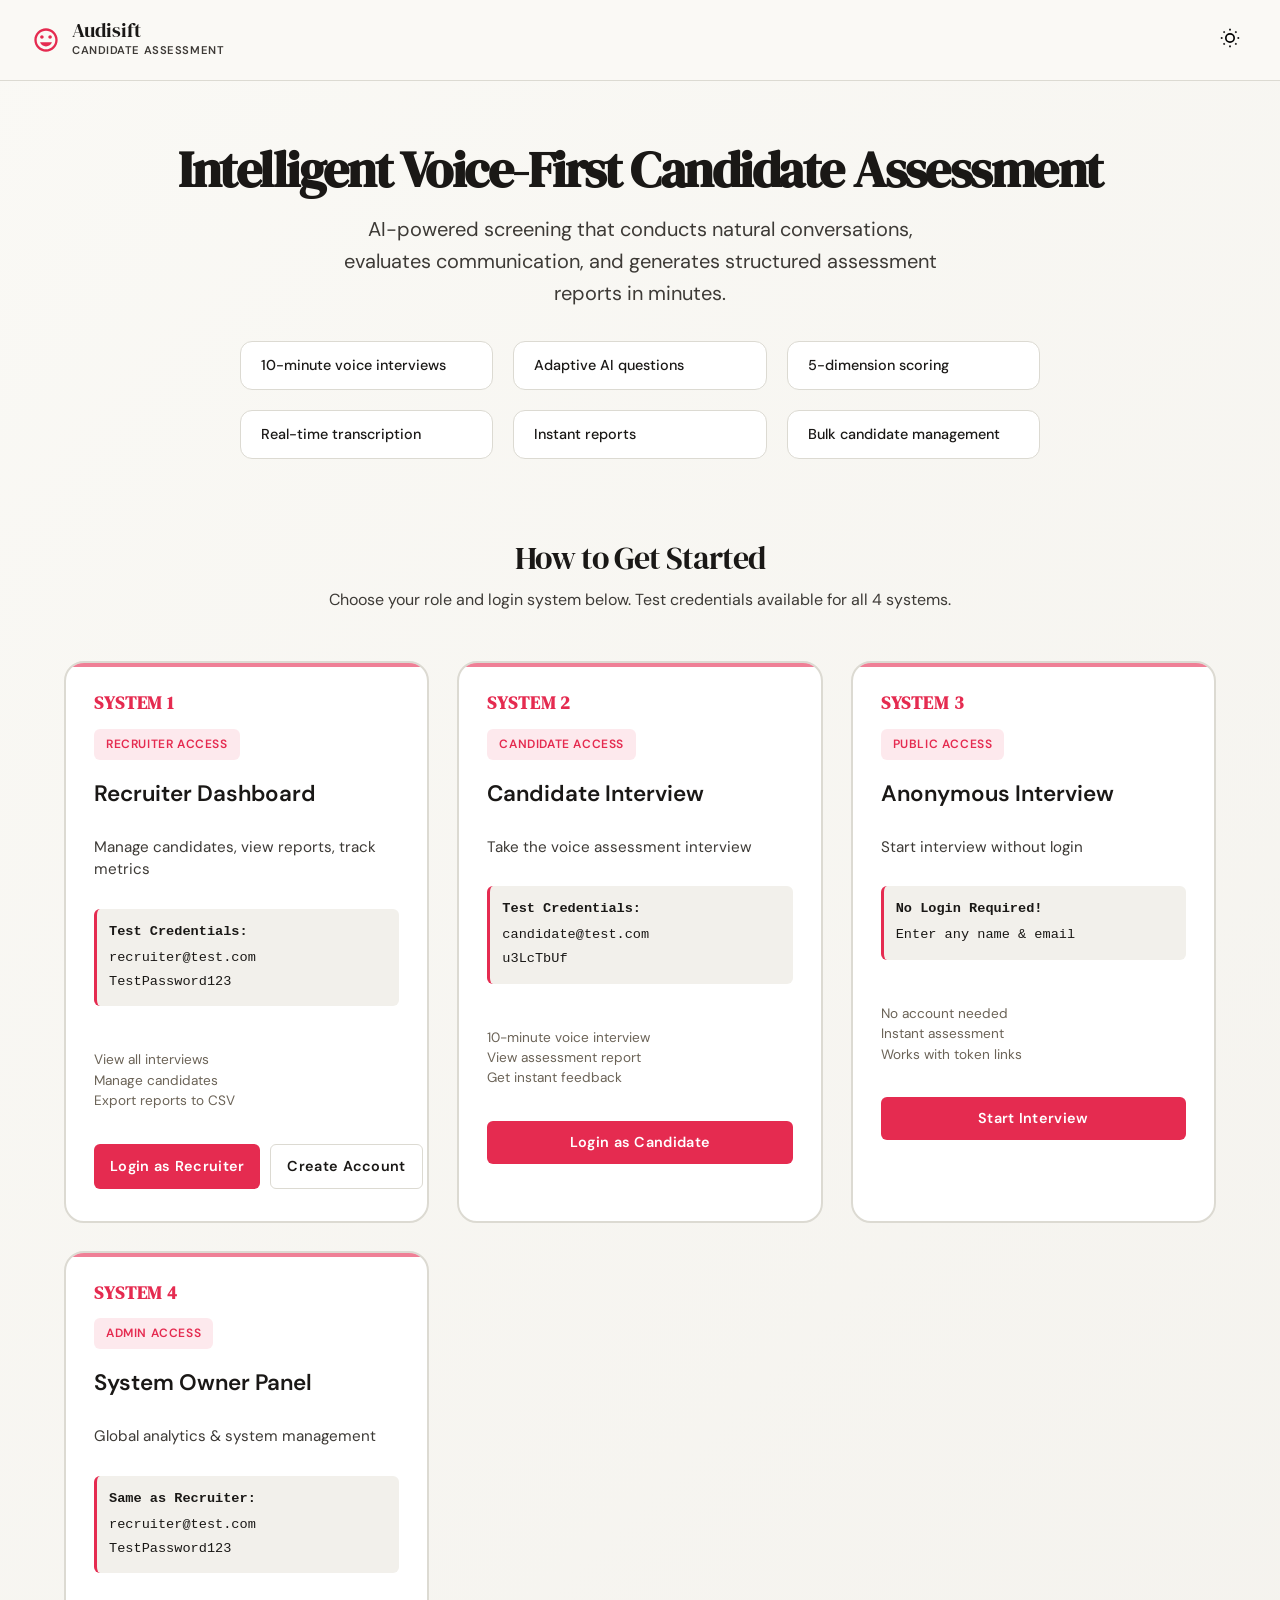
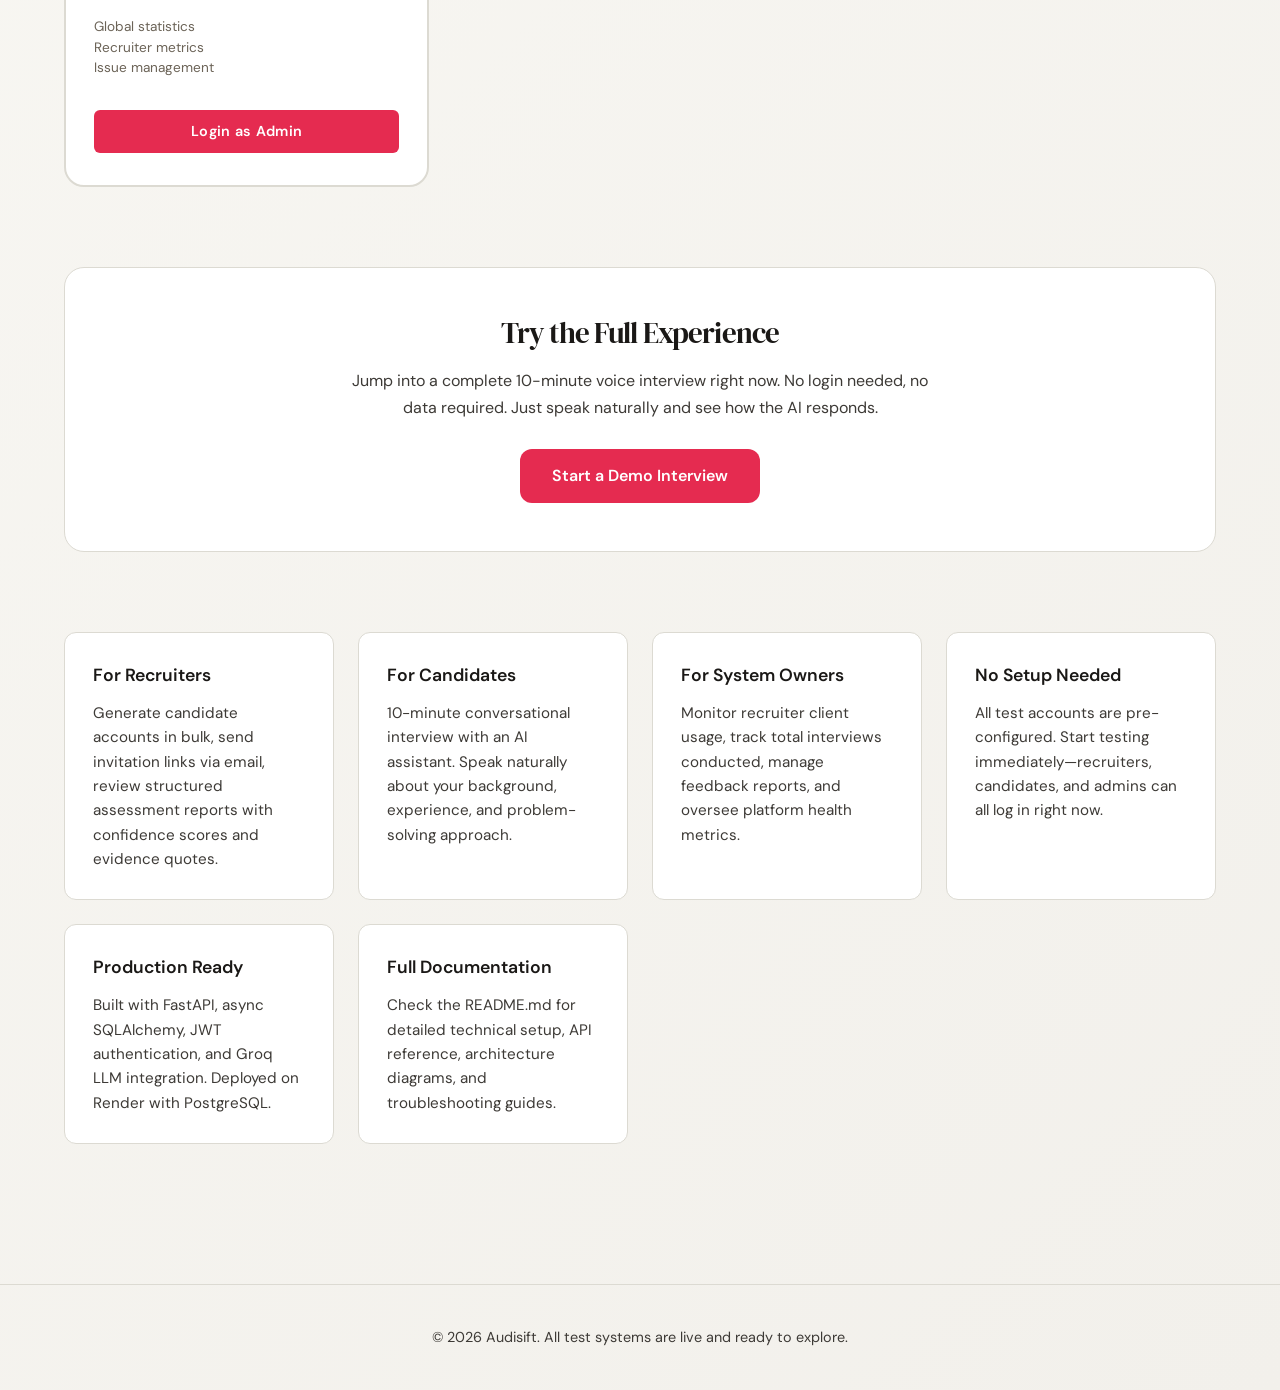
==== commit d0564e78: "rebrand: Rename project from AI Candidate Screener to Audisift" ====
--- a/frontend/index.html
+++ b/frontend/index.html
@@ -3,7 +3,7 @@
 <head>
   <meta charset="UTF-8" />
   <meta name="viewport" content="width=device-width, initial-scale=1.0" />
-  <title>AI Candidate Screener — Adaptive Voice Interview Platform</title>
+  <title>Audisift — Adaptive Voice Interview Platform</title>
   <meta name="description" content="Intelligent voice-first candidate assessment platform. 4 login systems for recruiters, candidates, and system owners." />
   <link rel="preconnect" href="https://fonts.googleapis.com">
   <link rel="preconnect" href="https://fonts.gstatic.com" crossorigin>
@@ -378,7 +378,7 @@
           <path d="M12 2C6.48 2 2 6.48 2 12s4.48 10 10 10 10-4.48 10-10S17.52 2 12 2zm0 18c-4.42 0-8-3.58-8-8s3.58-8 8-8 8 3.58 8 8-3.58 8-8 8zm3.5-9c.83 0 1.5-.67 1.5-1.5S16.33 8 15.5 8 14 8.67 14 9.5s.67 1.5 1.5 1.5zm-7 0c.83 0 1.5-.67 1.5-1.5S9.33 8 8.5 8 7 8.67 7 9.5 7.67 11 8.5 11zm3.5 6.5c2.33 0 4.31-1.46 5.11-3.5H6.89c.8 2.04 2.78 3.5 5.11 3.5z" fill="currentColor"/>
         </svg>
         <div>
-          <div class="nav-text">AI Screener</div>
+          <div class="nav-text">Audisift</div>
           <div class="nav-sub">Candidate Assessment</div>
         </div>
       </div>
@@ -558,7 +558,7 @@
 
     <!-- Footer -->
     <footer>
-      <p>&copy; 2026 AI Candidate Screener. All test systems are live and ready to explore.</p>
+      <p>&copy; 2026 Audisift. All test systems are live and ready to explore.</p>
     </footer>
   </div>
 
--- a/frontend/style.css
+++ b/frontend/style.css
@@ -1,5 +1,5 @@
 /* ============================================================
-   AI Candidate Screener — Editorial Parchment Theme
+   Audisift — Editorial Parchment Theme
    Premium, Minimal, Elegant Design
    ============================================================ */
 
